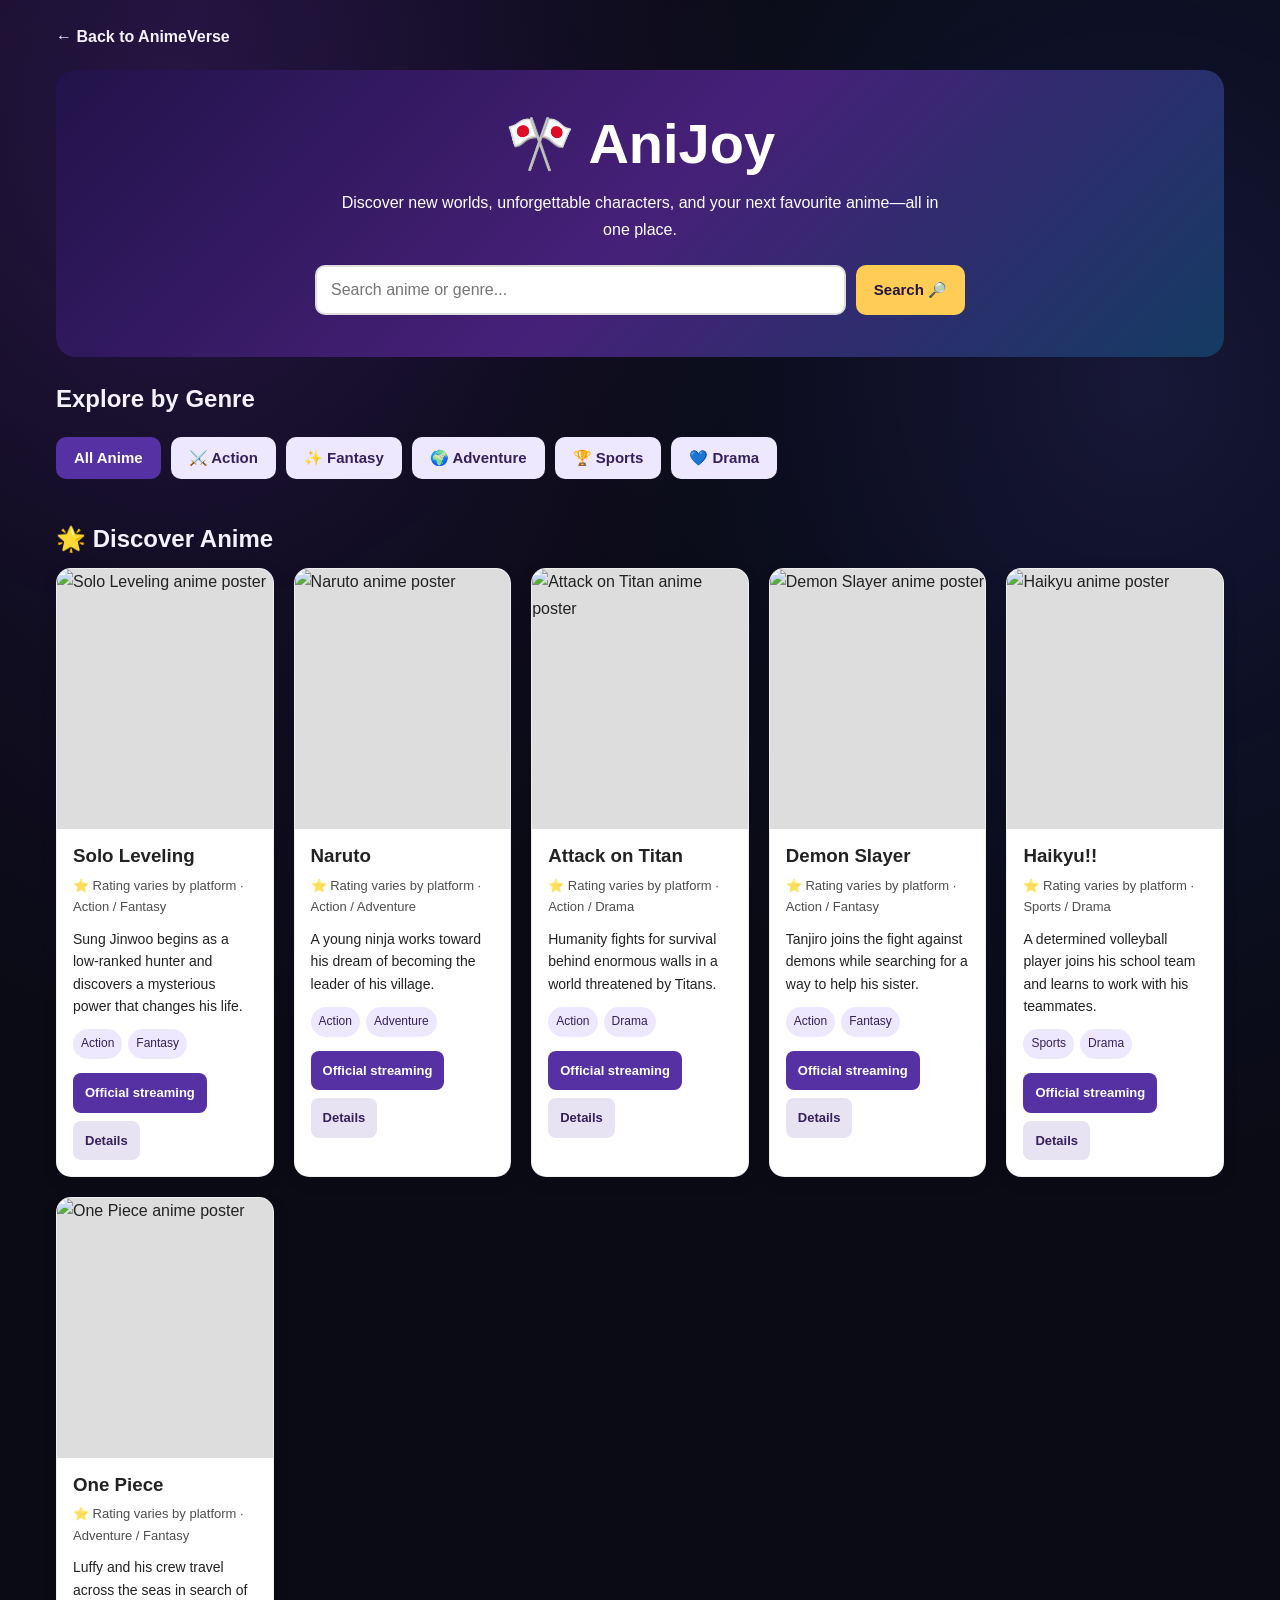
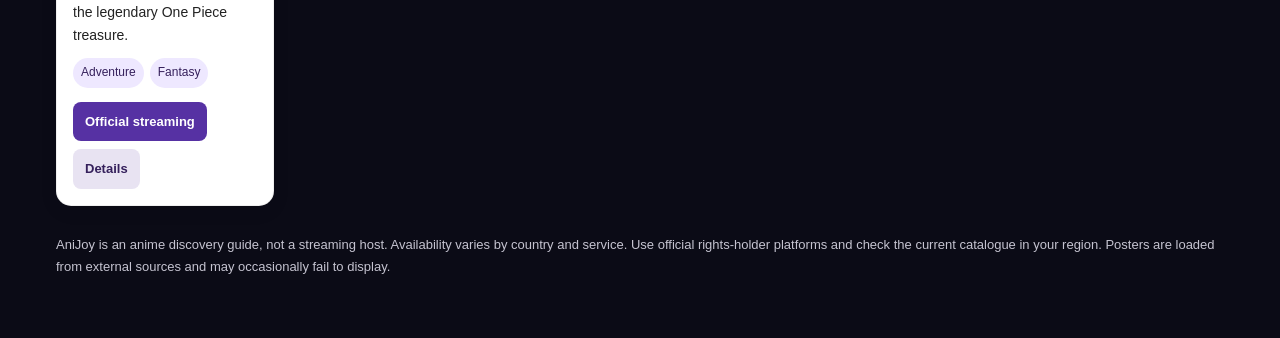
==== anijoy.html @ 7372eb42 "Create anijoy.html" ====
<!DOCTYPE html>
<html lang="en">
<head>
  <meta charset="UTF-8">
  <meta name="viewport" content="width=device-width, initial-scale=1.0">
  <meta name="description" content="Discover anime, explore genres, and find official streaming options on AniJoy by AnimeVerse.">
  <title>AniJoy | AnimeVerse</title>
  <link rel="stylesheet" href="style.css">

  <style>
    .anijoy-page {
      max-width: 1200px;
      margin: auto;
      padding: 24px 16px 60px;
    }

    .anijoy-hero {
      text-align: center;
      padding: 42px 18px;
      border-radius: 20px;
      background: linear-gradient(135deg, #21134a, #462078, #143b63);
      color: white;
      margin-bottom: 28px;
    }

    .anijoy-hero h1 {
      font-size: clamp(2rem, 6vw, 3.5rem);
      margin: 0 0 12px;
    }

    .anijoy-hero p {
      max-width: 620px;
      margin: 0 auto 22px;
      line-height: 1.7;
    }

    .anijoy-search {
      display: flex;
      gap: 10px;
      max-width: 650px;
      margin: auto;
    }

    .anijoy-search input {
      flex: 1;
      min-width: 0;
      padding: 14px;
      border: 2px solid #ddd;
      border-radius: 10px;
      font-size: 16px;
    }

    .anijoy-search button,
    .anijoy-filters button {
      padding: 12px 18px;
      border: 0;
      border-radius: 10px;
      cursor: pointer;
      font-size: 15px;
      font-weight: 700;
    }

    .anijoy-search button {
      background: #ffcc55;
      color: #24133c;
    }

    .anijoy-filters {
      display: flex;
      gap: 10px;
      overflow-x: auto;
      padding: 8px 0 18px;
      margin-bottom: 16px;
    }

    .anijoy-filters button {
      flex: 0 0 auto;
      background: #eee8ff;
      color: #35205c;
    }

    .anijoy-filters button.active {
      background: #5631a3;
      color: white;
    }

    .anijoy-heading {
      margin: 28px 0 16px;
    }

    .anijoy-grid {
      display: grid;
      grid-template-columns: repeat(auto-fit, minmax(210px, 1fr));
      gap: 20px;
    }

    .anijoy-card {
      overflow: hidden;
      border-radius: 15px;
      background: var(--card-bg, #fff);
      color: var(--text-color, #222);
      box-shadow: 0 5px 18px #00000014;
      border: 1px solid #8882;
    }

    .anijoy-card img {
      display: block;
      width: 100%;
      height: 260px;
      object-fit: cover;
      background: #ddd;
    }

    .anijoy-card-body {
      padding: 16px;
    }

    .anijoy-card h3 {
      margin: 0 0 8px;
    }

    .anijoy-meta {
      font-size: 13px;
      opacity: .8;
      margin-bottom: 10px;
    }

    .anijoy-card p {
      line-height: 1.6;
      font-size: 14px;
    }

    .anijoy-tags {
      display: flex;
      flex-wrap: wrap;
      gap: 6px;
      margin: 12px 0;
    }

    .anijoy-tags span {
      font-size: 12px;
      padding: 5px 8px;
      border-radius: 20px;
      background: #eee8ff;
      color: #35205c;
    }

    .anijoy-links {
      display: flex;
      flex-wrap: wrap;
      gap: 8px;
      margin-top: 14px;
    }

    .anijoy-links a {
      display: inline-block;
      padding: 9px 12px;
      border-radius: 8px;
      text-decoration: none;
      background: #5631a3;
      color: white;
      font-size: 13px;
      font-weight: 700;
    }

    .anijoy-links a.secondary {
      background: #e8e3f2;
      color: #35205c;
    }

    .anijoy-empty {
      padding: 28px 12px;
      text-align: center;
      display: none;
    }

    .anijoy-back {
      display: inline-block;
      margin-bottom: 20px;
      text-decoration: none;
      font-weight: 700;
    }

    .anijoy-note {
      margin-top: 28px;
      font-size: 13px;
      line-height: 1.7;
      opacity: .8;
    }

    @media (max-width: 520px) {
      .anijoy-search {
        flex-direction: column;
      }

      .anijoy-search button {
        width: 100%;
      }

      .anijoy-grid {
        grid-template-columns: repeat(2, minmax(0, 1fr));
        gap: 12px;
      }

      .anijoy-card img {
        height: 190px;
      }

      .anijoy-card-body {
        padding: 11px;
      }

      .anijoy-card h3 {
        font-size: 16px;
      }

      .anijoy-card p {
        font-size: 13px;
      }

      .anijoy-links a {
        padding: 8px;
        font-size: 12px;
      }
    }
  </style>
</head>

<body>
  <main class="anijoy-page">
    <a class="anijoy-back" href="index.html">← Back to AnimeVerse</a>

    <section class="anijoy-hero">
      <h1>🎌 AniJoy</h1>
      <p>Discover new worlds, unforgettable characters, and your next favourite anime—all in one place.</p>

      <form class="anijoy-search" id="anijoySearchForm">
        <input
          type="search"
          id="anijoySearch"
          placeholder="Search anime or genre..."
          aria-label="Search anime or genre"
        >
        <button type="submit">Search 🔎</button>
      </form>
    </section>

    <section aria-label="Anime genres">
      <h2 class="anijoy-heading">Explore by Genre</h2>
      <div class="anijoy-filters" id="anijoyFilters">
        <button type="button" class="active" data-genre="all">All Anime</button>
        <button type="button" data-genre="action">⚔️ Action</button>
        <button type="button" data-genre="fantasy">✨ Fantasy</button>
        <button type="button" data-genre="adventure">🌍 Adventure</button>
        <button type="button" data-genre="sports">🏆 Sports</button>
        <button type="button" data-genre="drama">💙 Drama</button>
      </div>
    </section>

    <section>
      <h2 class="anijoy-heading">🌟 Discover Anime</h2>
      <div class="anijoy-grid" id="anijoyGrid">

        <article class="anijoy-card" data-title="solo leveling" data-genre="action fantasy adventure">
          <img src="https://cdn.myanimelist.net/images/anime/1801/142390l.jpg"
               alt="Solo Leveling anime poster" loading="lazy">
          <div class="anijoy-card-body">
            <h3>Solo Leveling</h3>
            <div class="anijoy-meta">⭐ Rating varies by platform · Action / Fantasy</div>
            <p>Sung Jinwoo begins as a low-ranked hunter and discovers a mysterious power that changes his life.</p>
            <div class="anijoy-tags"><span>Action</span><span>Fantasy</span></div>
            <div class="anijoy-links">
              <a href="https://www.crunchyroll.com/" target="_blank" rel="noopener noreferrer">Official streaming</a>
              <a class="secondary" href="https://myanimelist.net/anime/52299" target="_blank" rel="noopener noreferrer">Details</a>
            </div>
          </div>
        </article>

        <article class="anijoy-card" data-title="naruto" data-genre="action adventure drama">
          <img src="https://cdn.myanimelist.net/images/anime/13/17405l.jpg"
               alt="Naruto anime poster" loading="lazy">
          <div class="anijoy-card-body">
            <h3>Naruto</h3>
            <div class="anijoy-meta">⭐ Rating varies by platform · Action / Adventure</div>
            <p>A young ninja works toward his dream of becoming the leader of his village.</p>
            <div class="anijoy-tags"><span>Action</span><span>Adventure</span></div>
            <div class="anijoy-links">
              <a href="https://www.crunchyroll.com/" target="_blank" rel="noopener noreferrer">Official streaming</a>
              <a class="secondary" href="https://myanimelist.net/anime/20" target="_blank" rel="noopener noreferrer">Details</a>
            </div>
          </div>
        </article>

        <article class="anijoy-card" data-title="attack on titan" data-genre="action drama fantasy">
          <img src="https://cdn.myanimelist.net/images/anime/10/47347l.jpg"
               alt="Attack on Titan anime poster" loading="lazy">
          <div class="anijoy-card-body">
            <h3>Attack on Titan</h3>
            <div class="anijoy-meta">⭐ Rating varies by platform · Action / Drama</div>
            <p>Humanity fights for survival behind enormous walls in a world threatened by Titans.</p>
            <div class="anijoy-tags"><span>Action</span><span>Drama</span></div>
            <div class="anijoy-links">
              <a href="https://www.crunchyroll.com/" target="_blank" rel="noopener noreferrer">Official streaming</a>
              <a class="secondary" href="https://myanimelist.net/anime/16498" target="_blank" rel="noopener noreferrer">Details</a>
            </div>
          </div>
        </article>

        <article class="anijoy-card" data-title="demon slayer kimetsu no yaiba" data-genre="action fantasy adventure">
          <img src="https://cdn.myanimelist.net/images/anime/1286/99889l.jpg"
               alt="Demon Slayer anime poster" loading="lazy">
          <div class="anijoy-card-body">
            <h3>Demon Slayer</h3>
            <div class="anijoy-meta">⭐ Rating varies by platform · Action / Fantasy</div>
            <p>Tanjiro joins the fight against demons while searching for a way to help his sister.</p>
            <div class="anijoy-tags"><span>Action</span><span>Fantasy</span></div>
            <div class="anijoy-links">
              <a href="https://www.crunchyroll.com/" target="_blank" rel="noopener noreferrer">Official streaming</a>
              <a class="secondary" href="https://myanimelist.net/anime/38000" target="_blank" rel="noopener noreferrer">Details</a>
            </div>
          </div>
        </article>

        <article class="anijoy-card" data-title="haikyu haikyuu" data-genre="sports drama">
          <img src="https://cdn.myanimelist.net/images/anime/7/76014l.jpg"
               alt="Haikyu anime poster" loading="lazy">
          <div class="anijoy-card-body">
            <h3>Haikyu!!</h3>
            <div class="anijoy-meta">⭐ Rating varies by platform · Sports / Drama</div>
            <p>A determined volleyball player joins his school team and learns to work with his teammates.</p>
            <div class="anijoy-tags"><span>Sports</span><span>Drama</span></div>
            <div class="anijoy-links">
              <a href="https://www.crunchyroll.com/" target="_blank" rel="noopener noreferrer">Official streaming</a>
              <a class="secondary" href="https://myanimelist.net/anime/20583" target="_blank" rel="noopener noreferrer">Details</a>
            </div>
          </div>
        </article>

        <article class="anijoy-card" data-title="one piece" data-genre="action adventure fantasy">
          <img src="https://cdn.myanimelist.net/images/anime/6/73245l.jpg"
               alt="One Piece anime poster" loading="lazy">
          <div class="anijoy-card-body">
            <h3>One Piece</h3>
            <div class="anijoy-meta">⭐ Rating varies by platform · Adventure / Fantasy</div>
            <p>Luffy and his crew travel across the seas in search of the legendary One Piece treasure.</p>
            <div class="anijoy-tags"><span>Adventure</span><span>Fantasy</span></div>
            <div class="anijoy-links">
              <a href="https://www.crunchyroll.com/" target="_blank" rel="noopener noreferrer">Official streaming</a>
              <a class="secondary" href="https://myanimelist.net/anime/21" target="_blank" rel="noopener noreferrer">Details</a>
            </div>
          </div>
        </article>

      </div>

      <p class="anijoy-empty" id="anijoyEmpty">No matching anime found. Try another title or genre! 🔎</p>
    </section>

    <p class="anijoy-note">
      AniJoy is an anime discovery guide, not a streaming host. Availability varies by country and service.
      Use official rights-holder platforms and check the current catalogue in your region.
      Posters are loaded from external sources and may occasionally fail to display.
    </p>
  </main>

  <script>
    (function () {
      const searchForm = document.getElementById("anijoySearchForm");
      const searchInput = document.getElementById("anijoySearch");
      const filters = document.getElementById("anijoyFilters");
      const cards = Array.from(document.querySelectorAll(".anijoy-card"));
      const emptyMessage = document.getElementById("anijoyEmpty");
      let activeGenre = "all";

      function filterAnime() {
        const query = searchInput.value.trim().toLowerCase();
        let visibleCount = 0;

        cards.forEach(function (card) {
          const title = card.dataset.title || "";
          const genre = card.dataset.genre || "";
          const text = card.innerText.toLowerCase();
          const matchesSearch = !query || title.includes(query) || genre.includes(query) || text.includes(query);
          const matchesGenre = activeGenre === "all" || genre.split(" ").includes(activeGenre);
          const show = matchesSearch && matchesGenre;

          card.style.display = show ? "" : "none";
          if (show) visibleCount++;
        });

        emptyMessage.style.display = visibleCount ? "none" : "block";
      }

      searchForm.addEventListener("submit", function (event) {
        event.preventDefault();
        filterAnime();
      });

      searchInput.addEventListener("input", filterAnime);

      filters.addEventListener("click", function (event) {
        const button = event.target.closest("button[data-genre]");
        if (!button) return;

        activeGenre = button.dataset.genre;

        filters.querySelectorAll("button").forEach(function (item) {
          item.classList.toggle("active", item === button);
        });

        filterAnime();
      });
    })();
  </script>
</body>
</html>
---- style.css ----
/* ==========================================================
   ANIMEVERSE - style.css
   Dark neon theme: black backgrounds, purple and magenta glow.
   Sections in this file:
   1. Variables (colors, fonts)   2. Reset & base
   3. Header & navbar             4. Hero
   5. Buttons                     6. Content sections & cards
   7. Join section               8. Footer
   9. Responsive (tablet/phone)  10. Accessibility
   ========================================================== */


/* ---------- 1. VARIABLES ----------
   Change a color here and it updates across the whole site. */
:root {
  --bg: #07040d;              /* page background (near black) */
  --surface: #120a1f;         /* card and footer background */
  --surface-2: #1b0f2e;       /* slightly lighter purple-black */
  --border: #2d1b4a;          /* subtle outlines */
  --text: #f1e9ff;            /* main text */
  --text-muted: #a99bc4;      /* softer text */
  --neon: #b44cff;            /* main neon purple */
  --neon-pink: #ff3df2;       /* second neon color */
  --neon-cyan: #3df2ff;       /* small accent color */

  --glow: 0 0 12px rgba(180, 76, 255, 0.55), 0 0 32px rgba(180, 76, 255, 0.3);
  --radius: 14px;

  --font-heading: "Syne", "Segoe UI", sans-serif;
  --font-body: "DM Sans", "Segoe UI", Arial, sans-serif;
}


/* ---------- ANIMEVERSE WORLDS / THEMES ---------- */
/* The page layout stays the same; these variables change the atmosphere. */
:root[data-theme="shadow"] {
  color-scheme: dark;
  --bg: #07040d;
  --surface: #120a1f;
  --surface-2: #1b0f2e;
  --border: #382154;
  --text: #f1e9ff;
  --text-muted: #b5a5cf;
  --neon: #b44cff;
  --neon-pink: #ff3df2;
  --neon-cyan: #3df2ff;
  --glow: 0 0 12px rgba(180, 76, 255, .42), 0 0 32px rgba(180, 76, 255, .2);
}
:root[data-theme="isekai"] {
  color-scheme: dark;
  --bg: #07130f;
  --surface: #0d2119;
  --surface-2: #153326;
  --border: #285b43;
  --text: #effff5;
  --text-muted: #b0d3bd;
  --neon: #63e6a2;
  --neon-pink: #e9c46a;
  --neon-cyan: #8debd5;
  --glow: 0 0 12px rgba(99, 230, 162, .35), 0 0 32px rgba(99, 230, 162, .16);
}
:root[data-theme="cyber"] {
  color-scheme: dark;
  --bg: #050b16;
  --surface: #0b1727;
  --surface-2: #10253a;
  --border: #164b60;
  --text: #e8fbff;
  --text-muted: #9fc6d4;
  --neon: #36e4ff;
  --neon-pink: #ff4fc8;
  --neon-cyan: #8ef8ff;
  --glow: 0 0 12px rgba(54, 228, 255, .38), 0 0 32px rgba(255, 79, 200, .16);
}
:root[data-theme="shinobi"] {
  color-scheme: dark;
  --bg: #10090c;
  --surface: #1d1116;
  --surface-2: #2a171d;
  --border: #63303b;
  --text: #fff0ed;
  --text-muted: #d2aeb2;
  --neon: #e34c5c;
  --neon-pink: #ff9b72;
  --neon-cyan: #e8c7a4;
  --glow: 0 0 12px rgba(227, 76, 92, .32), 0 0 32px rgba(227, 76, 92, .15);
}

body {
  transition: background-color .3s ease, color .3s ease;
}
body::before {
  content: "";
  position: fixed;
  inset: 0;
  z-index: -1;
  pointer-events: none;
  opacity: .42;
  background:
    radial-gradient(circle at 12% 18%, color-mix(in srgb, var(--neon) 17%, transparent), transparent 35%),
    radial-gradient(circle at 88% 42%, color-mix(in srgb, var(--neon-pink) 10%, transparent), transparent 34%);
  animation: world-aura 14s ease-in-out infinite alternate;
}
@keyframes world-aura {
  from { transform: scale(1); opacity: .28; }
  to { transform: scale(1.08); opacity: .55; }
}

/* Theme selector in the navigation bar */
.theme-picker { position: relative; }
.theme-toggle {
  display: inline-flex;
  align-items: center;
  gap: .45rem;
  padding: .55rem .8rem;
  color: var(--text);
  background: var(--surface);
  border: 1px solid var(--neon);
  border-radius: 999px;
  font: inherit;
  font-weight: 700;
  cursor: pointer;
  transition: background .2s, box-shadow .2s, border-color .2s;
}
.theme-toggle:hover, .theme-toggle[aria-expanded="true"] {
  background: var(--surface-2);
  box-shadow: var(--glow);
}
.theme-chevron { font-size: .8em; }
.theme-menu {
  position: absolute;
  top: calc(100% + .8rem);
  right: 0;
  z-index: 150;
  width: min(290px, calc(100vw - 2rem));
  padding: .5rem;
  background: var(--surface);
  border: 1px solid var(--border);
  border-radius: 16px;
  box-shadow: 0 18px 50px rgba(0, 0, 0, .42), var(--glow);
}
.theme-menu[hidden] { display: none; }
.theme-option {
  width: 100%;
  display: grid;
  grid-template-columns: 14px 1fr auto;
  align-items: center;
  gap: .7rem;
  padding: .75rem;
  text-align: left;
  color: var(--text);
  background: transparent;
  border: 1px solid transparent;
  border-radius: 10px;
  cursor: pointer;
  font: inherit;
}
.theme-option:hover, .theme-option[aria-pressed="true"] {
  background: var(--surface-2);
  border-color: var(--border);
}
.theme-option strong, .theme-option small { display: block; }
.theme-option strong { font-size: .92rem; }
.theme-option small { color: var(--text-muted); font-size: .78rem; margin-top: .12rem; }
.theme-swatch { width: 12px; height: 34px; border-radius: 8px; }
.swatch-shadow { background: linear-gradient(#b44cff, #3df2ff); }
.swatch-isekai { background: linear-gradient(#63e6a2, #e9c46a); }
.swatch-cyber { background: linear-gradient(#36e4ff, #ff4fc8); }
.swatch-shinobi { background: linear-gradient(#e34c5c, #e8c7a4); }
.theme-check { opacity: 0; color: var(--neon); font-weight: 800; }
.theme-option[aria-pressed="true"] .theme-check { opacity: 1; }

/* ---------- 2. RESET & BASE ---------- */
*,
*::before,
*::after {
  box-sizing: border-box;   /* padding and borders stay inside element width */
  margin: 0;
  padding: 0;
}

html {
  scroll-behavior: smooth;  /* smooth scrolling when clicking nav links */
  scroll-padding-top: 80px; /* keeps headings from hiding under the fixed header */
}

body {
  font-family: var(--font-body);
  font-size: 1rem;
  line-height: 1.65;
  color: var(--text);
  background-color: var(--bg);
  /* two soft neon glows in the background corners */
  background-image:
    radial-gradient(circle at 10% 0%, rgba(180, 76, 255, 0.18), transparent 40%),
    radial-gradient(circle at 90% 30%, rgba(255, 61, 242, 0.1), transparent 35%);
  background-repeat: no-repeat;
}

img {
  display: block;
  max-width: 100%;   /* images never overflow their container */
  height: auto;
}

a {
  color: inherit;
  text-decoration: none;
}

ul {
  list-style: none;
}

h1, h2, h3 {
  font-family: var(--font-heading);
  line-height: 1.15;
}


/* ---------- 3. HEADER & NAVBAR ---------- */
.site-header {
  position: sticky;          /* stays at the top while scrolling */
  top: 0;
  z-index: 100;
  background: color-mix(in srgb, var(--bg) 88%, transparent);
  backdrop-filter: blur(10px);
  border-bottom: 1px solid var(--border);
}

.navbar {
  max-width: 1200px;
  margin: 0 auto;
  padding: 0.9rem 1.5rem;
  display: flex;
  align-items: center;
  justify-content: space-between;
}

.logo {
  font-family: var(--font-heading);
  font-weight: 800;
  font-size: 1.5rem;
  color: var(--text);
  text-shadow: 0 0 10px var(--neon), 0 0 24px rgba(180, 76, 255, 0.6);
}

.nav-links {
  display: flex;
  align-items: center;
  gap: 1.75rem;
}

.nav-links a {
  color: var(--text-muted);
  font-weight: 500;
  transition: color 0.2s, text-shadow 0.2s;
}

.nav-links a:hover {
  color: var(--text);
  text-shadow: 0 0 10px var(--neon);
}

/* The "Join the community" link styled like a neon button */
.nav-links .nav-button {
  color: var(--text);
  padding: 0.5rem 1.1rem;
  border: 1px solid var(--neon);
  border-radius: 999px;
  box-shadow: 0 0 10px rgba(180, 76, 255, 0.4);
}

.nav-links .nav-button:hover {
  background: var(--neon);
  box-shadow: var(--glow);
}

/* Menu button: hidden on desktop, shown on phones (see section 9) */
.menu-toggle {
  display: none;
  font: inherit;
  font-weight: 500;
  color: var(--text);
  background: transparent;
  border: 1px solid var(--neon);
  border-radius: 8px;
  padding: 0.4rem 0.9rem;
  cursor: pointer;
}


/* ---------- 4. HERO ---------- */
.hero {
  max-width: 1200px;
  margin: 0 auto;
  padding: 5rem 1.5rem 4rem;
  display: grid;
  grid-template-columns: 1.1fr 0.9fr;  /* text column + image column */
  gap: 3rem;
  align-items: center;
}

.hero h1 {
  font-size: clamp(2.6rem, 6vw, 4.6rem);  /* grows and shrinks with screen size */
  font-weight: 800;
  letter-spacing: -0.02em;
  text-shadow: 0 0 18px rgba(180, 76, 255, 0.75), 0 0 48px rgba(255, 61, 242, 0.35);
}

.hero-text {
  max-width: 34rem;
  margin-top: 1.5rem;
  font-size: 1.15rem;
  color: var(--text-muted);
}

.hero-buttons {
  display: flex;
  flex-wrap: wrap;
  gap: 1rem;
  margin-top: 2rem;
}

.hero-image img {
  width: 100%;
  border-radius: 24px;
  border: 1px solid var(--neon);
  box-shadow: var(--glow), 0 0 80px rgba(255, 61, 242, 0.15);
}


/* ---------- 5. BUTTONS ---------- */
.btn {
  display: inline-block;
  padding: 0.85rem 1.6rem;
  font-weight: 700;
  border-radius: 999px;
  border: 1px solid transparent;
  cursor: pointer;
  transition: transform 0.2s, box-shadow 0.2s, background 0.2s;
}

.btn:hover {
  transform: translateY(-2px);
}

.btn-primary {
  color: #fff;
  background: linear-gradient(135deg, var(--neon), var(--neon-pink));
  box-shadow: var(--glow);
}

.btn-primary:hover {
  box-shadow: 0 0 18px rgba(255, 61, 242, 0.7), 0 0 44px rgba(180, 76, 255, 0.45);
}

.btn-secondary {
  color: var(--text);
  border-color: var(--neon-cyan);
  box-shadow: 0 0 10px rgba(61, 242, 255, 0.3);
}

.btn-secondary:hover {
  background: rgba(61, 242, 255, 0.1);
  box-shadow: 0 0 20px rgba(61, 242, 255, 0.5);
}


/* ---------- 6. CONTENT SECTIONS & CARDS ---------- */
.content-section {
  max-width: 1200px;
  margin: 0 auto;
  padding: 4rem 1.5rem;
}

.section-header {
  margin-bottom: 2rem;
}

.section-header h2 {
  font-size: clamp(1.9rem, 4vw, 2.6rem);
  font-weight: 800;
  text-shadow: 0 0 14px rgba(180, 76, 255, 0.55);
}

.section-header p {
  margin-top: 0.5rem;
  color: var(--text-muted);
}

/* Cards sit in a grid: as many 280px+ columns as will fit */
.card-grid {
  display: grid;
  grid-template-columns: repeat(auto-fit, minmax(280px, 1fr));
  gap: 1.75rem;
}

.card {
  display: flex;
  flex-direction: column;
  overflow: hidden;
  background: var(--surface);
  border: 1px solid var(--border);
  border-radius: var(--radius);
  transition: transform 0.25s, border-color 0.25s, box-shadow 0.25s;
}

.card:hover {
  transform: translateY(-6px);
  border-color: var(--neon);
  box-shadow: var(--glow);
}

.card img {
  width: 100%;
  object-fit: cover;   /* crops images neatly to fit */
}

.card figure {
  margin: 0;
}

.card-body {
  padding: 1.25rem 1.4rem 1.5rem;
}

.card-body h3 {
  font-size: 1.25rem;
  margin-bottom: 0.6rem;
}

.card-body p {
  color: var(--text-muted);
  font-size: 0.97rem;
}

.card-meta {
  margin-top: 0.75rem;
  font-size: 0.88rem;
  color: var(--neon-cyan);
}

.card-link {
  display: inline-block;
  margin-top: 1rem;
  font-weight: 700;
  color: var(--neon);
  border-bottom: 1px solid transparent;
  transition: color 0.2s, border-color 0.2s, text-shadow 0.2s;
}

.card-link:hover {
  color: var(--neon-pink);
  border-color: var(--neon-pink);
  text-shadow: 0 0 8px var(--neon-pink);
}

/* Video thumbnails (Anime Edits) with a duration badge in the corner */
.thumbnail {
  position: relative;
}

.duration {
  position: absolute;
  right: 0.75rem;
  bottom: 0.75rem;
  padding: 0.15rem 0.6rem;
  font-size: 0.82rem;
  font-weight: 700;
  color: #fff;
  background: color-mix(in srgb, var(--bg) 88%, transparent);
  border: 1px solid var(--neon);
  border-radius: 6px;
}


/* ---------- 7. JOIN SECTION ---------- */
.join {
  max-width: 1000px;
  margin: 2rem auto 5rem;
  padding: 3.5rem 1.5rem;
  text-align: center;
  background: linear-gradient(160deg, var(--surface-2), var(--surface));
  border: 1px solid var(--neon);
  border-radius: 24px;
  box-shadow: var(--glow);
}

.join h2 {
  font-size: clamp(1.7rem, 4vw, 2.4rem);
  font-weight: 800;
}

.join p {
  max-width: 34rem;
  margin: 1rem auto 2rem;
  color: var(--text-muted);
}


/* ---------- 8. FOOTER ---------- */
.site-footer {
  background: var(--surface);
  border-top: 1px solid var(--border);
  padding: 3rem 1.5rem 1.5rem;
}

.footer-inner {
  max-width: 1200px;
  margin: 0 auto;
  display: flex;
  flex-wrap: wrap;
  justify-content: space-between;
  gap: 2rem;
}

.footer-brand p {
  max-width: 20rem;
  margin-top: 0.6rem;
  color: var(--text-muted);
}

.footer-links {
  display: flex;
  flex-wrap: wrap;
  gap: 0.75rem 1.5rem;
}

.footer-links a {
  color: var(--text-muted);
  transition: color 0.2s, text-shadow 0.2s;
}

.footer-links a:hover {
  color: var(--neon);
  text-shadow: 0 0 8px var(--neon);
}

.copyright {
  max-width: 1200px;
  margin: 2rem auto 0;
  padding-top: 1.25rem;
  border-top: 1px solid var(--border);
  font-size: 0.88rem;
  color: var(--text-muted);
}


/* ---------- 9. RESPONSIVE ---------- */

/* Tablets and smaller: stack the hero into one column */
@media (max-width: 900px) {
  .hero {
    grid-template-columns: 1fr;
    padding-top: 3rem;
  }

  .hero-image {
    order: -1;   /* image appears above the text on small screens */
  }
}

/* Phones: show the Menu button and turn links into a dropdown */
@media (max-width: 700px) {
  .menu-toggle {
    display: block;
  }

  .nav-links {
    display: none;               /* hidden until the Menu button is clicked */
    position: absolute;
    top: 100%;
    left: 0;
    right: 0;
    flex-direction: column;
    align-items: flex-start;
    gap: 1rem;
    padding: 1.25rem 1.5rem 1.5rem;
    background: var(--bg);
    border-bottom: 1px solid var(--border);
  }

  /* script.js adds the class "open" to show the menu */
  .nav-links.open {
    display: flex;
  }

  .theme-picker { width: 100%; }
  .theme-menu {
    position: static;
    width: 100%;
    margin-top: .65rem;
    box-shadow: none;
  }
  .theme-toggle { width: 100%; justify-content: center; }

  .content-section {
    padding: 3rem 1.25rem;
  }

  .join {
    margin: 1rem 1.25rem 4rem;
  }
}


/* ---------- 10. ACCESSIBILITY ---------- */

/* Clear neon outline for keyboard users */
a:focus-visible,
button:focus-visible {
  outline: 2px solid var(--neon-cyan);
  outline-offset: 3px;
}

/* Turns off animations for people who prefer reduced motion */
@media (prefers-reduced-motion: reduce) {
  * {
    transition: none !important;
    scroll-behavior: auto !important;
  }
}       





/* ===== ANIMEVERSE VISUAL UPGRADE ===== */

:root {
  --av-bg: #0b0b16;
  --av-surface: #151528;
  --av-surface-hover: #201f3b;
  --av-purple: #a78bfa;
  --av-blue: #60a5fa;
  --av-text: #f4f2ff;
  --av-muted: #b7b5cc;
  --av-border: rgba(167, 139, 250, 0.22);
}

html {
  scroll-behavior: smooth;
}

body {
  background-color: var(--av-bg);
  color: var(--av-text);
}

::selection {
  background: var(--av-purple);
  color: #0b0b16;
}

a {
  transition: color 0.2s ease, background-color 0.2s ease;
}

a:hover {
  color: var(--av-blue);
}

.content-section {
  padding-top: 48px;
  padding-bottom: 48px;
}

.section-header {
  margin-bottom: 28px;
}

.section-header h2 {
  color: var(--av-text);
  letter-spacing: -0.5px;
}

.section-header p {
  color: var(--av-muted);
  line-height: 1.7;
}

.card-grid {
  gap: 24px;
}

.card {
  background: var(--av-surface);
  border: 1px solid var(--av-border);
  border-radius: 16px;
  overflow: hidden;
  transition:
    transform 0.25s ease,
    border-color 0.25s ease,
    box-shadow 0.25s ease;
}

.card:hover {
  transform: translateY(-4px);
  background: var(--av-surface-hover);
  border-color: var(--av-purple);
  box-shadow: 0 12px 30px rgba(0, 0, 0, 0.25);
}

.card img {
  max-width: 100%;
}

.card-body {
  padding: 20px;
}

.card-body h3 {
  color: var(--av-text);
  line-height: 1.4;
}

.card-body p {
  color: var(--av-muted);
  line-height: 1.7;
}

.card-meta {
  color: var(--av-purple);
  font-size: 0.88rem;
}

.card-link {
  color: var(--av-purple);
  font-weight: 700;
  text-decoration: none;
}

.card-link:hover {
  color: var(--av-blue);
}

img {
  height: auto;
}

@media (max-width: 600px) {
  .content-section {
    padding-top: 32px;
    padding-bottom: 32px;
  }

  .card-grid {
    gap: 18px;
  }

  .card-body {
    padding: 16px;
  }
}

/* ===== END ANIMEVERSE VISUAL UPGRADE ===== */
/* ===== ANIMEVERSE EXTRA VISUAL POLISH ===== */

body {
  background:
    radial-gradient(ellipse at 15% 0%, rgba(124, 58, 237, 0.16), transparent 38%),
    radial-gradient(ellipse at 90% 20%, rgba(37, 99, 235, 0.12), transparent 35%),
    #0b0b16;
  color: #f4f2ff;
}

.content-section {
  padding-left: 20px;
  padding-right: 20px;
}

.section-header h2 {
  font-size: clamp(1.8rem, 5vw, 2.5rem);
  background: linear-gradient(90deg, #c4b5fd, #60a5fa);
  background-clip: text;
  -webkit-background-clip: text;
  color: transparent;
}

.card {
  box-shadow: 0 8px 24px rgba(0, 0, 0, 0.22);
}

.card img {
  display: block;
  width: 100%;
  object-fit: cover;
}

.card-body h3 {
  font-size: 1.15rem;
  margin-top: 0;
}

.card-link {
  display: inline-block;
  margin-top: 8px;
  padding-bottom: 3px;
  border-bottom: 1px solid rgba(167, 139, 250, 0.55);
}

.card-link:hover {
  border-color: #60a5fa;
}

@media (prefers-reduced-motion: no-preference) {
  .card:hover {
    transform: translateY(-5px);
  }
}

/* ===== END EXTRA VISUAL POLISH ===== */
/* ===== ANIMEVERSE HERO IMAGE SIZE ===== */

.hero-image {
  width: 100%;
  max-width: 650px;
  margin: 0 auto;
}

.hero-image img {
  display: block;
  width: 100%;
  height: 650px;
  object-fit: cover;
  object-position: center top;
  border-radius: 20px;
}
/* ===== MOBILE HERO IMAGE FIX ===== */
@media (max-width: 600px) {
  .hero-image {
    width: 100%;
    max-width: 100%;
    margin: 20px auto;
  }

  .hero-image img {
    width: 100%;
    height: auto;
    max-height: 520px;
    object-fit: contain;
    object-position: center;
    border-radius: 16px;
  }
}
/* ===== ANIMEVERSE CINEMATIC BLOG CARDS ===== */

#blogs .card {
  position: relative;
  overflow: hidden;
  background: linear-gradient(145deg, #1b1230, #100b1c);
  border: 1px solid rgba(192, 132, 252, 0.25);
  border-radius: 18px;
  box-shadow: 0 8px 24px rgba(0, 0, 0, 0.25);
  transition: transform 0.3s ease, box-shadow 0.3s ease,
    border-color 0.3s ease;
}

#blogs .card:hover {
  transform: translateY(-6px);
  border-color: #c084fc;
  box-shadow: 0 12px 32px rgba(168, 85, 247, 0.25);
}

#blogs .card > img {
  display: block;
  width: 100%;
  height: 220px;
  object-fit: cover;
  object-position: top center;
  transition: transform 0.45s ease;
}

#blogs .card:hover > img {
  transform: scale(1.04);
}

#blogs .card-body {
  padding: 20px;
}

#blogs .card h3 {
  color: #f5eaff;
  line-height: 1.4;
  margin-top: 0;
}

#blogs .card p {
  color: #c9bddb;
  line-height: 1.7;
}

#blogs .card .card-meta {
  color: #a995c4;
  font-size: 0.85rem;
}

#blogs .card .card-link {
  display: inline-block;
  margin-top: 8px;
  color: #d8b4fe;
  font-weight: 700;
  text-decoration: none;
  transition: color 0.2s ease;
}

#blogs .card .card-link:hover {
  color: #ffffff;
}

@media (max-width: 600px) {
  #blogs .card > img {
    height: 200px;
  }

  #blogs .card-body {
    padding: 16px;
  }

  #blogs .card:hover {
    transform: none;
  }
}
#blogs .card > img {
  object-fit: cover !important;
  object-position: center 20% !important;
  background: #100b1c;
}
#blogs .card:nth-child(2) > img {
  width: 100%;
  height: 240px;
  object-fit: cover !important;
  object-position: center 100% !important;
}

/* AnimeVerse Search Bar */
.animeverse-search-section {
  padding: 30px 16px;
  text-align: center;
}

.animeverse-search-section .search-container {
  max-width: 650px;
  margin: 0 auto;
  padding: 24px;
  border-radius: 16px;
  background: rgba(120, 70, 200, 0.12);
  border: 1px solid rgba(160, 110, 255, 0.35);
}

.animeverse-search-section h2 {
  margin: 0 0 8px;
}

.animeverse-search-section .search-controls {
  display: flex;
  gap: 10px;
  margin-top: 18px;
}

.animeverse-search-section input {
  flex: 1;
  min-width: 0;
  padding: 12px;
  border-radius: 8px;
  border: 1px solid #8b6bc1;
  font-size: 16px;
}

.animeverse-search-section button {
  padding: 12px 18px;
  border: none;
  border-radius: 8px;
  cursor: pointer;
}

.animeverse-search-section #animeverse-search-message {
  margin-bottom: 0;
}

@media (max-width: 480px) {
  .animeverse-search-section .search-controls {
    flex-direction: column;
  }

  .animeverse-search-section button {
    width: 100%;
  }
}
/* End AnimeVerse Search Bar */

/* Desktop navigation spacing */
@media (min-width: 701px) {
  .navbar {
    column-gap: 2.5rem;
  }

  .nav-links {
    gap: 1.5rem;
  }
}
/* End desktop navigation spacing */

/* AnimeVerse — Shadow Monarch Upload Button */
.upload-entry {
  display: flex;
  justify-content: center;
  padding: 24px 16px;
}

.upload-btn {
  position: relative;
  overflow: hidden;
  padding: 15px 28px;
  border: 1px solid #a855f7;
  border-radius: 14px;
  background: linear-gradient(135deg, #190b2e, #351064, #10172e);
  color: #ffffff;
  font-size: 16px;
  font-weight: 800;
  letter-spacing: 0.4px;
  cursor: pointer;
  box-shadow:
    0 0 10px rgba(168, 85, 247, 0.55),
    0 0 28px rgba(124, 58, 237, 0.25),
    inset 0 0 12px rgba(168, 85, 247, 0.15);
  transition: transform 0.25s ease, box-shadow 0.25s ease;
}

.upload-btn:hover {
  transform: translateY(-3px);
  box-shadow:
    0 0 16px rgba(192, 132, 252, 0.8),
    0 0 36px rgba(124, 58, 237, 0.5);
}

.upload-btn:active {
  transform: scale(0.96);
}

.upload-btn:focus-visible {
  outline: 3px solid #c084fc;
  outline-offset: 4px;
}

@media (prefers-reduced-motion: no-preference) {
  .upload-btn {
    animation: monarchPulse 2.5s ease-in-out infinite;
  }

  @keyframes monarchPulse {
    0%, 100% {
      box-shadow: 0 0 10px rgba(168, 85, 247, 0.4),
                  0 0 20px rgba(124, 58, 237, 0.2);
    }
    50% {
      box-shadow: 0 0 16px rgba(192, 132, 252, 0.75),
                  0 0 32px rgba(124, 58, 237, 0.4);
    }
  }
}


/* =====================================
   AnimeVerse: Search + Upload Upgrade
   Shadow Monarch theme
   ===================================== */

/* Search link in navigation */
#navSearchLink {
  display: inline-flex;
  align-items: center;
  justify-content: center;
  gap: 7px;
  padding: 10px 16px;
  border: 1px solid rgba(168, 85, 247, 0.55);
  border-radius: 10px;
  background: linear-gradient(135deg, #211036, #15102a);
  color: #f3e8ff;
  font-weight: 700;
  text-decoration: none;
  transition: all 0.25s ease;
}

#navSearchLink:hover,
#navSearchLink:focus-visible {
  background: linear-gradient(135deg, #6d28d9, #312e81);
  color: #ffffff;
  box-shadow: 0 0 16px rgba(168, 85, 247, 0.5);
  outline: none;
}

/* Upload options panel */
#upload-menu {
  box-sizing: border-box;
  width: min(92%, 650px);
  margin: 24px auto;
  padding: 24px;
  border: 1px solid rgba(168, 85, 247, 0.55);
  border-radius: 20px;
  background: radial-gradient(ellipse at top, #281344, #100d1d 70%);
  color: #ffffff;
  box-shadow: 0 0 28px rgba(124, 58, 237, 0.2);
}

#upload-menu[hidden] {
  display: none !important;
}

.upload-menu-content {
  display: flex;
  flex-direction: column;
  align-items: stretch;
  gap: 14px;
}

.upload-menu-content h2 {
  margin: 0 0 4px;
  color: #e9d5ff;
  text-align: center;
}

.upload-menu-content p {
  margin: 0 0 8px;
  color: #c4b5fd;
  text-align: center;
}

/* Blog, Fan Art and Anime Edits buttons */
.upload-menu-content button {
  box-sizing: border-box;
  width: 100%;
  padding: 15px 18px;
  border: 1px solid rgba(192, 132, 252, 0.55);
  border-radius: 12px;
  background: linear-gradient(110deg, #25103e, #17152e);
  color: #ffffff;
  font-size: 15px;
  font-weight: 700;
  text-align: left;
  cursor: pointer;
  transition: transform 0.2s ease, box-shadow 0.2s ease,
              background 0.2s ease;
}

.upload-menu-content button:hover,
.upload-menu-content button:focus-visible {
  transform: translateY(-2px);
  background: linear-gradient(110deg, #58249b, #252b63);
  box-shadow: 0 0 16px rgba(168, 85, 247, 0.35);
  outline: 2px solid #c084fc;
  outline-offset: 2px;
}

.upload-menu-content button:active {
  transform: scale(0.98);
}

/* Make the final Cancel button quieter */
.upload-menu-content button:last-child {
  width: auto;
  align-self: center;
  padding: 10px 20px;
  border-color: #514566;
  background: #171421;
  color: #d6d0e1;
  text-align: center;
}

/* Small-screen spacing */
@media (max-width: 600px) {
  #upload-menu {
    padding: 18px;
  }

  .upload-menu-content button {
    padding: 14px;
  }
}


/* ===== AnimeVerse Fan Art Gallery ===== */

.fan-art-section {
  position: relative;
}

.fan-art-grid {
  align-items: stretch;
  gap: 24px;
}

.fan-art-card {
  overflow: hidden;
  border: 1px solid rgba(168, 85, 247, 0.3);
  border-radius: 18px;
  background: linear-gradient(155deg, #211333, #100d1b);
  box-shadow: 0 8px 28px rgba(0, 0, 0, 0.22);
  transition: transform 0.25s ease, box-shadow 0.25s ease,
              border-color 0.25s ease;
}

.fan-art-card:hover {
  transform: translateY(-6px);
  border-color: #a855f7;
  box-shadow: 0 12px 32px rgba(139, 92, 246, 0.2);
}

.fan-art-card figure {
  margin: 0;
}

.fan-art-image-link {
  position: relative;
  display: block;
  overflow: hidden;
  aspect-ratio: 1 / 1;
  background: #171020;
}

.fan-art-image-link img {
  display: block;
  width: 100%;
  height: 100%;
  object-fit: cover;
  transition: transform 0.4s ease, filter 0.3s ease;
}

.fan-art-card:hover .fan-art-image-link img {
  transform: scale(1.06);
  filter: brightness(0.78);
}

.fan-art-view {
  position: absolute;
  right: 12px;
  bottom: 12px;
  padding: 9px 13px;
  border: 1px solid rgba(216, 180, 254, 0.6);
  border-radius: 10px;
  background: rgba(25, 12, 43, 0.92);
  color: #f3e8ff;
  font-size: 13px;
  font-weight: 700;
}

.fan-art-image-link:focus-visible {
  outline: 3px solid #c084fc;
  outline-offset: -4px;
}

.fan-art-card .card-body {
  padding: 18px;
}

.fan-art-tag {
  display: inline-block;
  margin-bottom: 8px;
  color: #c4b5fd;
  font-size: 11px;
  font-weight: 800;
  letter-spacing: 1.2px;
}

.fan-art-card h3 {
  margin: 0 0 8px;
  color: #f5f3ff;
}

.fan-art-card .card-meta {
  margin: 0;
  color: #c4b5fd;
  font-size: 13px;
  line-height: 1.6;
}

.fan-art-footer {
  margin-top: 30px;
  padding: 24px;
  border: 1px solid rgba(168, 85, 247, 0.25);
  border-radius: 16px;
  background: rgba(35, 19, 54, 0.55);
  text-align: center;
}

.fan-art-footer p {
  margin: 0 0 14px;
  color: #e9d5ff;
  font-weight: 600;
}

.fan-art-footer .upload-btn {
  max-width: 100%;
}

@media (max-width: 600px) {
  .fan-art-grid {
    gap: 18px;
  }

  .fan-art-card .card-body {
    padding: 15px;
  }

  .fan-art-footer {
    padding: 18px 12px;
  }
}

@media (prefers-reduced-motion: reduce) {
  .fan-art-card,
  .fan-art-image-link img {
    transition: none;
  }

  .fan-art-card:hover,
  .fan-art-card:hover .fan-art-image-link img {
    transform: none;
  }
}

/* ===== AnimeVerse Fan Art Actions ===== */

.artwork-actions {
  display: flex;
  flex-wrap: wrap;
  gap: 8px;
  padding: 12px 0;
}

.artwork-actions button {
  flex: 1 1 auto;
  min-width: 90px;
  padding: 10px 12px;
  border: 1px solid rgba(150, 130, 255, 0.35);
  border-radius: 12px;
  background: rgba(100, 75, 180, 0.12);
  color: inherit;
  font: inherit;
  font-size: 0.9rem;
  cursor: pointer;
  transition: background 0.2s ease, transform 0.2s ease;
}

.artwork-actions button:hover {
  background: rgba(130, 100, 255, 0.25);
  transform: translateY(-2px);
}

.artwork-actions button:focus-visible {
  outline: 2px solid #9b87ff;
  outline-offset: 3px;
}

.fan-art-card.artwork-pinned {
  border: 2px solid #9b87ff;
  box-shadow: 0 0 18px rgba(130, 100, 255, 0.22);
}

.fan-art-card.artwork-pinned::before {
  content: "📌 PINNED";
  display: block;
  padding: 8px 12px;
  color: #c7b8ff;
  font-size: 0.75rem;
  font-weight: 700;
  letter-spacing: 1px;
}

/* ===== AnimeVerse: Horizontal Blog Carousel ===== */

/* Hidden until the Blogs section is opened */
#blogs.blog-carousel-open .card-grid {
  display: flex;
  flex-wrap: nowrap;
  gap: 18px;
  overflow-x: auto;
  overflow-y: hidden;
  padding: 12px 4px 24px;
  scroll-snap-type: x mandatory;
  -webkit-overflow-scrolling: touch;
  overscroll-behavior-x: contain;
}

#blogs.blog-carousel-open .card {
  flex: 0 0 85%;
  min-width: 0;
  scroll-snap-align: start;
}

/* Wider cards on tablets and computers */
@media (min-width: 700px) {
  #blogs.blog-carousel-open .card {
    flex-basis: 320px;
  }
}

/* Visible scrollbar */
#blogs.blog-carousel-open .card-grid::-webkit-scrollbar {
  height: 7px;
}

#blogs.blog-carousel-open .card-grid::-webkit-scrollbar-thumb {
  background: #a78bfa;
  border-radius: 20px;
}

#blogs.blog-carousel-open .card-grid::-webkit-scrollbar-track {
  background: #201f3b;
  border-radius: 20px;
}

/* ===== End Horizontal Blog Carousel ===== */
/* ===== AnimeVerse: Compact Horizontal Card Rows ===== */

/* Make content cards smaller and swipeable */
.content-section .card-grid,
.fan-art-section .fan-art-grid {
  display: flex;
  flex-wrap: nowrap;
  gap: 16px;
  overflow-x: auto;
  overflow-y: hidden;
  padding: 10px 4px 20px;
  scroll-snap-type: x mandatory;
  -webkit-overflow-scrolling: touch;
  overscroll-behavior-x: contain;
}

/* Compact cards */
.content-section .card-grid > .card,
.fan-art-section .fan-art-grid > .fan-art-card {
  flex: 0 0 220px;
  min-width: 0;
  scroll-snap-align: start;
}

/* Smaller images */
.content-section .card > img,
.content-section .card .thumbnail img {
  width: 100%;
  height: 140px;
  object-fit: cover;
}

/* Compact card text and spacing */
.content-section .card-body {
  padding: 12px;
}

.content-section .card-body h3 {
  font-size: 1rem;
  line-height: 1.35;
}

.content-section .card-body p {
  font-size: 0.88rem;
  line-height: 1.5;
}

/* Smaller fan-art cards */
.fan-art-section .fan-art-card .fan-art-image-link {
  aspect-ratio: 4 / 3;
}

/* Scrollbar styling */
.content-section .card-grid::-webkit-scrollbar,
.fan-art-section .fan-art-grid::-webkit-scrollbar {
  height: 6px;
}

.content-section .card-grid::-webkit-scrollbar-thumb,
.fan-art-section .fan-art-grid::-webkit-scrollbar-thumb {
  background: #a78bfa;
  border-radius: 20px;
}

/* Smaller cards on phones */
@media (max-width: 600px) {
  .content-section .card-grid > .card,
  .fan-art-section .fan-art-grid > .fan-art-card {
    flex-basis: 175px;
  }

  .content-section .card > img,
  .content-section .card .thumbnail img {
    height: 115px;
  }

  .content-section .card-body {
    padding: 10px;
  }
}

/* ===== End Compact Horizontal Card Rows ===== */

/* ===== Restore Original Desktop Card Layout ===== */

@media (min-width: 701px) {
  .content-section .card-grid {
    display: grid;
    grid-template-columns: repeat(auto-fit, minmax(280px, 1fr));
    gap: 24px;
    overflow: visible;
    padding: 0;
    scroll-snap-type: none;
  }

  .content-section .card-grid > .card {
    flex: initial;
    min-width: 0;
    scroll-snap-align: none;
  }

  .content-section .card > img,
  .content-section .card .thumbnail img {
    height: auto;
  }

  #blogs .card > img {
    height: 220px;
  }

  #blogs .card:nth-child(2) > img {
    height: 240px;
  }

  .content-section .card-body {
    padding: 20px;
  }

  .content-section .card-body h3 {
    font-size: 1.15rem;
    line-height: 1.4;
  }

  .content-section .card-body p {
    font-size: 0.97rem;
    line-height: 1.7;
  }

  .fan-art-section .fan-art-grid {
    display: grid;
    grid-template-columns: repeat(auto-fit, minmax(280px, 1fr));
    gap: 24px;
    overflow: visible;
    padding: 0;
    scroll-snap-type: none;
  }

  .fan-art-section .fan-art-grid > .fan-art-card {
    flex: initial;
    min-width: 0;
    scroll-snap-align: none;
  }

  .fan-art-section .fan-art-card .fan-art-image-link {
    aspect-ratio: 1 / 1;
  }

  .fan-art-card .card-body {
    padding: 18px;
  }
}

/* ===== End Desktop Restoration ===== */
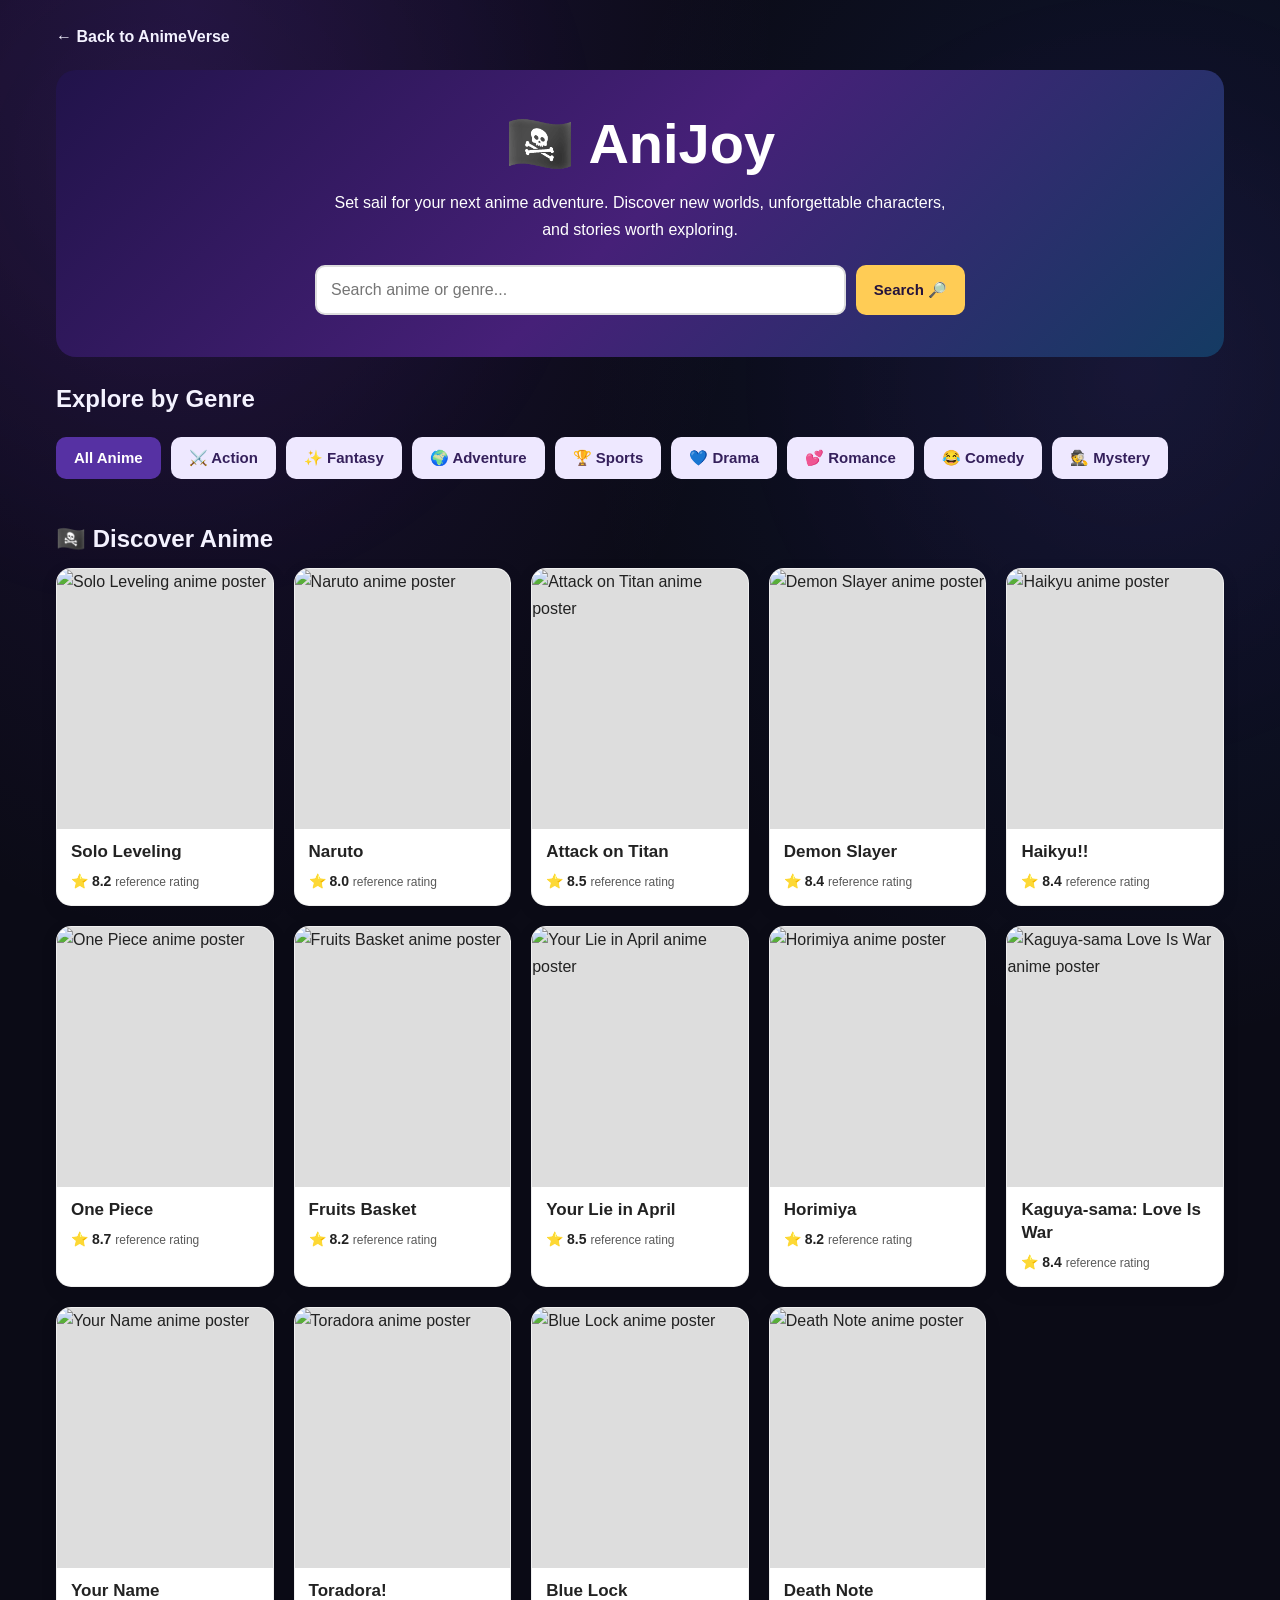
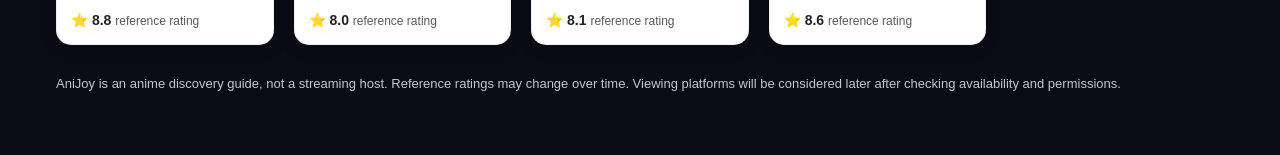
==== commit 7597b259: "Update anijoy.html" ====
--- a/anijoy.html
+++ b/anijoy.html
@@ -3,225 +3,53 @@
 <head>
   <meta charset="UTF-8">
   <meta name="viewport" content="width=device-width, initial-scale=1.0">
-  <meta name="description" content="Discover anime, explore genres, and find official streaming options on AniJoy by AnimeVerse.">
+  <meta name="description" content="Discover anime on AniJoy by AnimeVerse. Browse posters, titles, and reference ratings.">
   <title>AniJoy | AnimeVerse</title>
   <link rel="stylesheet" href="style.css">
 
   <style>
-    .anijoy-page {
-      max-width: 1200px;
-      margin: auto;
-      padding: 24px 16px 60px;
-    }
-
-    .anijoy-hero {
-      text-align: center;
-      padding: 42px 18px;
-      border-radius: 20px;
-      background: linear-gradient(135deg, #21134a, #462078, #143b63);
-      color: white;
-      margin-bottom: 28px;
-    }
-
-    .anijoy-hero h1 {
-      font-size: clamp(2rem, 6vw, 3.5rem);
-      margin: 0 0 12px;
-    }
-
-    .anijoy-hero p {
-      max-width: 620px;
-      margin: 0 auto 22px;
-      line-height: 1.7;
-    }
-
-    .anijoy-search {
-      display: flex;
-      gap: 10px;
-      max-width: 650px;
-      margin: auto;
-    }
-
-    .anijoy-search input {
-      flex: 1;
-      min-width: 0;
-      padding: 14px;
-      border: 2px solid #ddd;
-      border-radius: 10px;
-      font-size: 16px;
-    }
-
-    .anijoy-search button,
-    .anijoy-filters button {
-      padding: 12px 18px;
-      border: 0;
-      border-radius: 10px;
-      cursor: pointer;
-      font-size: 15px;
-      font-weight: 700;
-    }
-
-    .anijoy-search button {
-      background: #ffcc55;
-      color: #24133c;
-    }
-
-    .anijoy-filters {
-      display: flex;
-      gap: 10px;
-      overflow-x: auto;
-      padding: 8px 0 18px;
-      margin-bottom: 16px;
-    }
-
-    .anijoy-filters button {
-      flex: 0 0 auto;
-      background: #eee8ff;
-      color: #35205c;
-    }
-
-    .anijoy-filters button.active {
-      background: #5631a3;
-      color: white;
-    }
-
-    .anijoy-heading {
-      margin: 28px 0 16px;
-    }
-
-    .anijoy-grid {
-      display: grid;
-      grid-template-columns: repeat(auto-fit, minmax(210px, 1fr));
-      gap: 20px;
-    }
-
-    .anijoy-card {
-      overflow: hidden;
-      border-radius: 15px;
-      background: var(--card-bg, #fff);
-      color: var(--text-color, #222);
-      box-shadow: 0 5px 18px #00000014;
-      border: 1px solid #8882;
-    }
-
-    .anijoy-card img {
-      display: block;
-      width: 100%;
-      height: 260px;
-      object-fit: cover;
-      background: #ddd;
-    }
-
-    .anijoy-card-body {
-      padding: 16px;
-    }
-
-    .anijoy-card h3 {
-      margin: 0 0 8px;
-    }
-
-    .anijoy-meta {
-      font-size: 13px;
-      opacity: .8;
-      margin-bottom: 10px;
-    }
-
-    .anijoy-card p {
-      line-height: 1.6;
-      font-size: 14px;
-    }
-
-    .anijoy-tags {
-      display: flex;
-      flex-wrap: wrap;
-      gap: 6px;
-      margin: 12px 0;
-    }
-
-    .anijoy-tags span {
-      font-size: 12px;
-      padding: 5px 8px;
-      border-radius: 20px;
-      background: #eee8ff;
-      color: #35205c;
-    }
-
-    .anijoy-links {
-      display: flex;
-      flex-wrap: wrap;
-      gap: 8px;
-      margin-top: 14px;
-    }
-
-    .anijoy-links a {
-      display: inline-block;
-      padding: 9px 12px;
-      border-radius: 8px;
-      text-decoration: none;
-      background: #5631a3;
-      color: white;
-      font-size: 13px;
-      font-weight: 700;
-    }
-
-    .anijoy-links a.secondary {
-      background: #e8e3f2;
-      color: #35205c;
-    }
-
-    .anijoy-empty {
-      padding: 28px 12px;
-      text-align: center;
-      display: none;
-    }
-
-    .anijoy-back {
-      display: inline-block;
-      margin-bottom: 20px;
-      text-decoration: none;
-      font-weight: 700;
-    }
-
-    .anijoy-note {
-      margin-top: 28px;
-      font-size: 13px;
-      line-height: 1.7;
-      opacity: .8;
-    }
-
-    @media (max-width: 520px) {
-      .anijoy-search {
-        flex-direction: column;
-      }
-
-      .anijoy-search button {
-        width: 100%;
-      }
-
-      .anijoy-grid {
-        grid-template-columns: repeat(2, minmax(0, 1fr));
-        gap: 12px;
-      }
-
-      .anijoy-card img {
-        height: 190px;
-      }
-
-      .anijoy-card-body {
-        padding: 11px;
-      }
-
-      .anijoy-card h3 {
-        font-size: 16px;
-      }
-
-      .anijoy-card p {
-        font-size: 13px;
-      }
-
-      .anijoy-links a {
-        padding: 8px;
-        font-size: 12px;
-      }
+    .anijoy-page{max-width:1200px;margin:auto;padding:24px 16px 60px}
+    .anijoy-back{display:inline-block;margin-bottom:20px;text-decoration:none;font-weight:700}
+    .anijoy-hero{text-align:center;padding:42px 18px;border-radius:20px;background:linear-gradient(135deg,#21134a,#462078,#143b63);color:#fff;margin-bottom:28px}
+    .anijoy-hero h1{font-size:clamp(2rem,6vw,3.5rem);margin:0 0 12px}
+    .anijoy-hero p{max-width:620px;margin:0 auto 22px;line-height:1.7}
+    .anijoy-search{display:flex;gap:10px;max-width:650px;margin:auto}
+    .anijoy-search input{flex:1;min-width:0;padding:14px;border:2px solid #ddd;border-radius:10px;font-size:16px}
+    .anijoy-search button,.anijoy-filters button{padding:12px 18px;border:0;border-radius:10px;cursor:pointer;font-size:15px;font-weight:700}
+    .anijoy-search button{background:#ffcc55;color:#24133c}
+    .anijoy-filters{display:flex;gap:10px;overflow-x:auto;padding:8px 0 18px;margin-bottom:16px}
+    .anijoy-filters button{flex:0 0 auto;background:#eee8ff;color:#35205c}
+    .anijoy-filters button.active{background:#5631a3;color:white}
+    .anijoy-heading{margin:28px 0 16px}
+    .anijoy-grid{display:grid;grid-template-columns:repeat(auto-fit,minmax(190px,1fr));gap:20px}
+    .anijoy-card{display:block;overflow:hidden;border-radius:15px;background:var(--card-bg,#fff);color:var(--text-color,#222);box-shadow:0 5px 18px #00000014;border:1px solid #8882;text-decoration:none;transition:transform .18s ease,box-shadow .18s ease}
+    .anijoy-card:hover,.anijoy-card:focus-visible{transform:translateY(-3px);box-shadow:0 9px 24px #00000020;outline:2px solid #8b6be0;outline-offset:2px}
+    .anijoy-card img{display:block;width:100%;height:260px;object-fit:cover;background:#ddd}
+    .anijoy-card-body{padding:12px 14px}
+    .anijoy-card h3{margin:0 0 6px;font-size:17px;line-height:1.35}
+    .anijoy-rating{margin:0;font-size:14px;font-weight:700}
+    .anijoy-rating span{font-weight:400;opacity:.75;font-size:12px}
+    .anijoy-empty{padding:28px 12px;text-align:center;display:none}
+    .anijoy-detail{display:none;margin-top:24px;padding:20px;border:1px solid #8883;border-radius:16px;background:var(--card-bg,#fff);color:var(--text-color,#222)}
+    .anijoy-detail.active{display:block}
+    .anijoy-detail-inner{display:grid;grid-template-columns:minmax(130px,220px) 1fr;gap:22px;align-items:start}
+    .anijoy-detail img{width:100%;max-height:310px;object-fit:cover;border-radius:10px}
+    .anijoy-detail h2{margin-top:0}
+    .anijoy-detail p{line-height:1.7}
+    .anijoy-detail-back{display:inline-block;margin-bottom:14px;border:0;border-radius:8px;padding:10px 14px;background:#5631a3;color:#fff;font-weight:700;cursor:pointer}
+    .anijoy-pending{padding:12px;border-radius:10px;background:#eee8ff;color:#35205c}
+    .anijoy-note{margin-top:28px;font-size:13px;line-height:1.7;opacity:.8}
+
+    @media(max-width:520px){
+      .anijoy-search{flex-direction:column}
+      .anijoy-search button{width:100%}
+      .anijoy-grid{grid-template-columns:repeat(2,minmax(0,1fr));gap:12px}
+      .anijoy-card img{height:190px}
+      .anijoy-card-body{padding:10px}
+      .anijoy-card h3{font-size:15px}
+      .anijoy-rating{font-size:13px}
+      .anijoy-detail-inner{grid-template-columns:1fr}
+      .anijoy-detail img{max-width:200px}
     }
   </style>
 </head>
@@ -231,22 +59,18 @@
     <a class="anijoy-back" href="index.html">← Back to AnimeVerse</a>
 
     <section class="anijoy-hero">
-      <h1>🎌 AniJoy</h1>
-      <p>Discover new worlds, unforgettable characters, and your next favourite anime—all in one place.</p>
+      <h1>🏴‍☠️ AniJoy</h1>
+      <p>Set sail for your next anime adventure. Discover new worlds, unforgettable characters, and stories worth exploring.</p>
 
       <form class="anijoy-search" id="anijoySearchForm">
-        <input
-          type="search"
-          id="anijoySearch"
-          placeholder="Search anime or genre..."
-          aria-label="Search anime or genre"
-        >
+        <input type="search" id="anijoySearch" placeholder="Search anime or genre..." aria-label="Search anime or genre">
         <button type="submit">Search 🔎</button>
       </form>
     </section>
 
     <section aria-label="Anime genres">
       <h2 class="anijoy-heading">Explore by Genre</h2>
+
       <div class="anijoy-filters" id="anijoyFilters">
         <button type="button" class="active" data-genre="all">All Anime</button>
         <button type="button" data-genre="action">⚔️ Action</button>
@@ -254,112 +78,155 @@
         <button type="button" data-genre="adventure">🌍 Adventure</button>
         <button type="button" data-genre="sports">🏆 Sports</button>
         <button type="button" data-genre="drama">💙 Drama</button>
+        <button type="button" data-genre="romance">💕 Romance</button>
+        <button type="button" data-genre="comedy">😂 Comedy</button>
+        <button type="button" data-genre="mystery">🕵️ Mystery</button>
       </div>
     </section>
 
-    <section>
-      <h2 class="anijoy-heading">🌟 Discover Anime</h2>
+    <section id="discoverSection">
+      <h2 class="anijoy-heading">🏴‍☠️ Discover Anime</h2>
+
       <div class="anijoy-grid" id="anijoyGrid">
 
-        <article class="anijoy-card" data-title="solo leveling" data-genre="action fantasy adventure">
-          <img src="https://cdn.myanimelist.net/images/anime/1801/142390l.jpg"
-               alt="Solo Leveling anime poster" loading="lazy">
+        <a href="#anime-solo-leveling" class="anijoy-card" data-title="solo leveling" data-genre="action fantasy adventure" data-anime="solo-leveling">
+          <img src="https://cdn.myanimelist.net/images/anime/1801/142390l.jpg" alt="Solo Leveling anime poster" loading="lazy">
           <div class="anijoy-card-body">
             <h3>Solo Leveling</h3>
-            <div class="anijoy-meta">⭐ Rating varies by platform · Action / Fantasy</div>
-            <p>Sung Jinwoo begins as a low-ranked hunter and discovers a mysterious power that changes his life.</p>
-            <div class="anijoy-tags"><span>Action</span><span>Fantasy</span></div>
-            <div class="anijoy-links">
-              <a href="https://www.crunchyroll.com/" target="_blank" rel="noopener noreferrer">Official streaming</a>
-              <a class="secondary" href="https://myanimelist.net/anime/52299" target="_blank" rel="noopener noreferrer">Details</a>
-            </div>
-          </div>
-        </article>
-
-        <article class="anijoy-card" data-title="naruto" data-genre="action adventure drama">
-          <img src="https://cdn.myanimelist.net/images/anime/13/17405l.jpg"
-               alt="Naruto anime poster" loading="lazy">
+            <p class="anijoy-rating">⭐ 8.2 <span>reference rating</span></p>
+          </div>
+        </a>
+
+        <a href="#anime-naruto" class="anijoy-card" data-title="naruto" data-genre="action adventure drama" data-anime="naruto">
+          <img src="https://cdn.myanimelist.net/images/anime/13/17405l.jpg" alt="Naruto anime poster" loading="lazy">
           <div class="anijoy-card-body">
             <h3>Naruto</h3>
-            <div class="anijoy-meta">⭐ Rating varies by platform · Action / Adventure</div>
-            <p>A young ninja works toward his dream of becoming the leader of his village.</p>
-            <div class="anijoy-tags"><span>Action</span><span>Adventure</span></div>
-            <div class="anijoy-links">
-              <a href="https://www.crunchyroll.com/" target="_blank" rel="noopener noreferrer">Official streaming</a>
-              <a class="secondary" href="https://myanimelist.net/anime/20" target="_blank" rel="noopener noreferrer">Details</a>
-            </div>
-          </div>
-        </article>
-
-        <article class="anijoy-card" data-title="attack on titan" data-genre="action drama fantasy">
-          <img src="https://cdn.myanimelist.net/images/anime/10/47347l.jpg"
-               alt="Attack on Titan anime poster" loading="lazy">
+            <p class="anijoy-rating">⭐ 8.0 <span>reference rating</span></p>
+          </div>
+        </a>
+
+        <a href="#anime-attack-on-titan" class="anijoy-card" data-title="attack on titan" data-genre="action drama fantasy" data-anime="attack-on-titan">
+          <img src="https://cdn.myanimelist.net/images/anime/10/47347l.jpg" alt="Attack on Titan anime poster" loading="lazy">
           <div class="anijoy-card-body">
             <h3>Attack on Titan</h3>
-            <div class="anijoy-meta">⭐ Rating varies by platform · Action / Drama</div>
-            <p>Humanity fights for survival behind enormous walls in a world threatened by Titans.</p>
-            <div class="anijoy-tags"><span>Action</span><span>Drama</span></div>
-            <div class="anijoy-links">
-              <a href="https://www.crunchyroll.com/" target="_blank" rel="noopener noreferrer">Official streaming</a>
-              <a class="secondary" href="https://myanimelist.net/anime/16498" target="_blank" rel="noopener noreferrer">Details</a>
-            </div>
-          </div>
-        </article>
-
-        <article class="anijoy-card" data-title="demon slayer kimetsu no yaiba" data-genre="action fantasy adventure">
-          <img src="https://cdn.myanimelist.net/images/anime/1286/99889l.jpg"
-               alt="Demon Slayer anime poster" loading="lazy">
+            <p class="anijoy-rating">⭐ 8.5 <span>reference rating</span></p>
+          </div>
+        </a>
+
+        <a href="#anime-demon-slayer" class="anijoy-card" data-title="demon slayer kimetsu no yaiba" data-genre="action fantasy adventure" data-anime="demon-slayer">
+          <img src="https://cdn.myanimelist.net/images/anime/1286/99889l.jpg" alt="Demon Slayer anime poster" loading="lazy">
           <div class="anijoy-card-body">
             <h3>Demon Slayer</h3>
-            <div class="anijoy-meta">⭐ Rating varies by platform · Action / Fantasy</div>
-            <p>Tanjiro joins the fight against demons while searching for a way to help his sister.</p>
-            <div class="anijoy-tags"><span>Action</span><span>Fantasy</span></div>
-            <div class="anijoy-links">
-              <a href="https://www.crunchyroll.com/" target="_blank" rel="noopener noreferrer">Official streaming</a>
-              <a class="secondary" href="https://myanimelist.net/anime/38000" target="_blank" rel="noopener noreferrer">Details</a>
-            </div>
-          </div>
-        </article>
-
-        <article class="anijoy-card" data-title="haikyu haikyuu" data-genre="sports drama">
-          <img src="https://cdn.myanimelist.net/images/anime/7/76014l.jpg"
-               alt="Haikyu anime poster" loading="lazy">
+            <p class="anijoy-rating">⭐ 8.4 <span>reference rating</span></p>
+          </div>
+        </a>
+
+        <a href="#anime-haikyu" class="anijoy-card" data-title="haikyu haikyuu" data-genre="sports drama" data-anime="haikyu">
+          <img src="https://cdn.myanimelist.net/images/anime/7/76014l.jpg" alt="Haikyu anime poster" loading="lazy">
           <div class="anijoy-card-body">
             <h3>Haikyu!!</h3>
-            <div class="anijoy-meta">⭐ Rating varies by platform · Sports / Drama</div>
-            <p>A determined volleyball player joins his school team and learns to work with his teammates.</p>
-            <div class="anijoy-tags"><span>Sports</span><span>Drama</span></div>
-            <div class="anijoy-links">
-              <a href="https://www.crunchyroll.com/" target="_blank" rel="noopener noreferrer">Official streaming</a>
-              <a class="secondary" href="https://myanimelist.net/anime/20583" target="_blank" rel="noopener noreferrer">Details</a>
-            </div>
-          </div>
-        </article>
-
-        <article class="anijoy-card" data-title="one piece" data-genre="action adventure fantasy">
-          <img src="https://cdn.myanimelist.net/images/anime/6/73245l.jpg"
-               alt="One Piece anime poster" loading="lazy">
+            <p class="anijoy-rating">⭐ 8.4 <span>reference rating</span></p>
+          </div>
+        </a>
+
+        <a href="#anime-one-piece" class="anijoy-card" data-title="one piece" data-genre="action adventure fantasy" data-anime="one-piece">
+          <img src="https://cdn.myanimelist.net/images/anime/6/73245l.jpg" alt="One Piece anime poster" loading="lazy">
           <div class="anijoy-card-body">
             <h3>One Piece</h3>
-            <div class="anijoy-meta">⭐ Rating varies by platform · Adventure / Fantasy</div>
-            <p>Luffy and his crew travel across the seas in search of the legendary One Piece treasure.</p>
-            <div class="anijoy-tags"><span>Adventure</span><span>Fantasy</span></div>
-            <div class="anijoy-links">
-              <a href="https://www.crunchyroll.com/" target="_blank" rel="noopener noreferrer">Official streaming</a>
-              <a class="secondary" href="https://myanimelist.net/anime/21" target="_blank" rel="noopener noreferrer">Details</a>
-            </div>
-          </div>
-        </article>
+            <p class="anijoy-rating">⭐ 8.7 <span>reference rating</span></p>
+          </div>
+        </a>
+
+        <a href="#anime-fruits-basket" class="anijoy-card" data-title="fruits basket" data-genre="romance drama fantasy" data-anime="fruits-basket">
+          <img src="https://cdn.myanimelist.net/images/anime/1447/99827l.jpg" alt="Fruits Basket anime poster" loading="lazy">
+          <div class="anijoy-card-body">
+            <h3>Fruits Basket</h3>
+            <p class="anijoy-rating">⭐ 8.2 <span>reference rating</span></p>
+          </div>
+        </a>
+
+        <a href="#anime-your-lie-in-april" class="anijoy-card" data-title="your lie in april shigatsu wa kimi no uso" data-genre="romance drama" data-anime="your-lie-in-april">
+          <img src="https://cdn.myanimelist.net/images/anime/3/67177l.jpg" alt="Your Lie in April anime poster" loading="lazy">
+          <div class="anijoy-card-body">
+            <h3>Your Lie in April</h3>
+            <p class="anijoy-rating">⭐ 8.5 <span>reference rating</span></p>
+          </div>
+        </a>
+
+        <a href="#anime-horimiya" class="anijoy-card" data-title="horimiya" data-genre="romance comedy drama" data-anime="horimiya">
+          <img src="https://cdn.myanimelist.net/images/anime/1695/111486l.jpg" alt="Horimiya anime poster" loading="lazy">
+          <div class="anijoy-card-body">
+            <h3>Horimiya</h3>
+            <p class="anijoy-rating">⭐ 8.2 <span>reference rating</span></p>
+          </div>
+        </a>
+
+        <a href="#anime-kaguya-sama" class="anijoy-card" data-title="kaguya sama love is war" data-genre="romance comedy" data-anime="kaguya-sama">
+          <img src="https://cdn.myanimelist.net/images/anime/1295/106551l.jpg" alt="Kaguya-sama Love Is War anime poster" loading="lazy">
+          <div class="anijoy-card-body">
+            <h3>Kaguya-sama: Love Is War</h3>
+            <p class="anijoy-rating">⭐ 8.4 <span>reference rating</span></p>
+          </div>
+        </a>
+
+        <a href="#anime-your-name" class="anijoy-card" data-title="your name kimi no na wa" data-genre="romance drama fantasy" data-anime="your-name">
+          <img src="https://cdn.myanimelist.net/images/anime/5/87048l.jpg" alt="Your Name anime poster" loading="lazy">
+          <div class="anijoy-card-body">
+            <h3>Your Name</h3>
+            <p class="anijoy-rating">⭐ 8.8 <span>reference rating</span></p>
+          </div>
+        </a>
+
+        <a href="#anime-toradora" class="anijoy-card" data-title="toradora" data-genre="romance comedy drama" data-anime="toradora">
+          <img src="https://cdn.myanimelist.net/images/anime/13/22128l.jpg" alt="Toradora anime poster" loading="lazy">
+          <div class="anijoy-card-body">
+            <h3>Toradora!</h3>
+            <p class="anijoy-rating">⭐ 8.0 <span>reference rating</span></p>
+          </div>
+        </a>
+
+        <a href="#anime-blue-lock" class="anijoy-card" data-title="blue lock" data-genre="sports drama" data-anime="blue-lock">
+          <img src="https://cdn.myanimelist.net/images/anime/1258/126929l.jpg" alt="Blue Lock anime poster" loading="lazy">
+          <div class="anijoy-card-body">
+            <h3>Blue Lock</h3>
+            <p class="anijoy-rating">⭐ 8.1 <span>reference rating</span></p>
+          </div>
+        </a>
+
+        <a href="#anime-death-note" class="anijoy-card" data-title="death note" data-genre="mystery drama fantasy" data-anime="death-note">
+          <img src="https://cdn.myanimelist.net/images/anime/9/9453l.jpg" alt="Death Note anime poster" loading="lazy">
+          <div class="anijoy-card-body">
+            <h3>Death Note</h3>
+            <p class="anijoy-rating">⭐ 8.6 <span>reference rating</span></p>
+          </div>
+        </a>
 
       </div>
 
       <p class="anijoy-empty" id="anijoyEmpty">No matching anime found. Try another title or genre! 🔎</p>
     </section>
 
+    <section class="anijoy-detail" id="animeDetail" aria-live="polite" tabindex="-1">
+      <button type="button" class="anijoy-detail-back" id="detailBack">← Back to anime</button>
+
+      <div class="anijoy-detail-inner">
+        <img id="detailPoster" src="" alt="">
+
+        <div>
+          <h2 id="detailTitle"></h2>
+          <p id="detailRating"></p>
+          <p id="detailDescription"></p>
+          <p><strong>Genres:</strong> <span id="detailGenres"></span></p>
+
+          <div class="anijoy-pending">
+            Viewing options are not available yet. We're still reviewing platforms and permissions before adding any links.
+          </div>
+        </div>
+      </div>
+    </section>
+
     <p class="anijoy-note">
-      AniJoy is an anime discovery guide, not a streaming host. Availability varies by country and service.
-      Use official rights-holder platforms and check the current catalogue in your region.
-      Posters are loaded from external sources and may occasionally fail to display.
+      AniJoy is an anime discovery guide, not a streaming host. Reference ratings may change over time. Viewing platforms will be considered later after checking availability and permissions.
     </p>
   </main>
 
@@ -370,6 +237,97 @@
       const filters = document.getElementById("anijoyFilters");
       const cards = Array.from(document.querySelectorAll(".anijoy-card"));
       const emptyMessage = document.getElementById("anijoyEmpty");
+      const discoverSection = document.getElementById("discoverSection");
+      const detail = document.getElementById("animeDetail");
+      const detailBack = document.getElementById("detailBack");
+
+      const animeData = {
+        "solo-leveling": {
+          title: "Solo Leveling",
+          rating: "⭐ 8.2 reference rating",
+          description: "Sung Jinwoo begins as a low-ranked hunter and discovers a mysterious power that changes his life.",
+          genres: "Action, Fantasy, Adventure"
+        },
+        "naruto": {
+          title: "Naruto",
+          rating: "⭐ 8.0 reference rating",
+          description: "A young ninja works toward his dream of becoming the leader of his village.",
+          genres: "Action, Adventure, Drama"
+        },
+        "attack-on-titan": {
+          title: "Attack on Titan",
+          rating: "⭐ 8.5 reference rating",
+          description: "Humanity fights for survival behind enormous walls in a world threatened by Titans.",
+          genres: "Action, Drama, Fantasy"
+        },
+        "demon-slayer": {
+          title: "Demon Slayer",
+          rating: "⭐ 8.4 reference rating",
+          description: "Tanjiro joins the fight against demons while searching for a way to help his sister.",
+          genres: "Action, Fantasy, Adventure"
+        },
+        "haikyu": {
+          title: "Haikyu!!",
+          rating: "⭐ 8.4 reference rating",
+          description: "A determined volleyball player joins his school team and learns to work with his teammates.",
+          genres: "Sports, Drama"
+        },
+        "one-piece": {
+          title: "One Piece",
+          rating: "⭐ 8.7 reference rating",
+          description: "Luffy and his crew travel across the seas in search of the legendary One Piece treasure.",
+          genres: "Action, Adventure, Fantasy"
+        },
+        "fruits-basket": {
+          title: "Fruits Basket",
+          rating: "⭐ 8.2 reference rating",
+          description: "Tohru Honda's life changes when she becomes connected to the mysterious Sohma family.",
+          genres: "Romance, Drama, Fantasy"
+        },
+        "your-lie-in-april": {
+          title: "Your Lie in April",
+          rating: "⭐ 8.5 reference rating",
+          description: "A young pianist rediscovers music after meeting a lively violinist.",
+          genres: "Romance, Drama"
+        },
+        "horimiya": {
+          title: "Horimiya",
+          rating: "⭐ 8.2 reference rating",
+          description: "Two classmates discover the sides of each other they rarely show at school.",
+          genres: "Romance, Comedy, Drama"
+        },
+        "kaguya-sama": {
+          title: "Kaguya-sama: Love Is War",
+          rating: "⭐ 8.4 reference rating",
+          description: "Two proud student-council leaders try to make the other confess their feelings first.",
+          genres: "Romance, Comedy"
+        },
+        "your-name": {
+          title: "Your Name",
+          rating: "⭐ 8.8 reference rating",
+          description: "Two teenagers mysteriously begin to experience each other's lives across distance and time.",
+          genres: "Romance, Drama, Fantasy"
+        },
+        "toradora": {
+          title: "Toradora!",
+          rating: "⭐ 8.0 reference rating",
+          description: "Two students help each other pursue their crushes, with unexpected feelings along the way.",
+          genres: "Romance, Comedy, Drama"
+        },
+        "blue-lock": {
+          title: "Blue Lock",
+          rating: "⭐ 8.1 reference rating",
+          description: "Talented young footballers compete in an intense program to create Japan's top striker.",
+          genres: "Sports, Drama"
+        },
+        "death-note": {
+          title: "Death Note",
+          rating: "⭐ 8.6 reference rating",
+          description: "A student gains a mysterious notebook and becomes caught in a battle of strategy and justice.",
+          genres: "Mystery, Drama, Fantasy"
+        }
+      };
+
       let activeGenre = "all";
 
       function filterAnime() {
@@ -379,17 +337,68 @@
         cards.forEach(function (card) {
           const title = card.dataset.title || "";
           const genre = card.dataset.genre || "";
-          const text = card.innerText.toLowerCase();
-          const matchesSearch = !query || title.includes(query) || genre.includes(query) || text.includes(query);
-          const matchesGenre = activeGenre === "all" || genre.split(" ").includes(activeGenre);
+
+          const matchesSearch =
+            !query || title.includes(query) || genre.includes(query);
+
+          const matchesGenre =
+            activeGenre === "all" || genre.split(" ").includes(activeGenre);
+
           const show = matchesSearch && matchesGenre;
 
           card.style.display = show ? "" : "none";
-          if (show) visibleCount++;
+
+          if (show) {
+            visibleCount++;
+          }
         });
 
         emptyMessage.style.display = visibleCount ? "none" : "block";
       }
+
+      function openDetail(card) {
+        const data = animeData[card.dataset.anime];
+
+        if (!data) return;
+
+        document.getElementById("detailTitle").textContent = data.title;
+        document.getElementById("detailRating").textContent = data.rating;
+        document.getElementById("detailDescription").textContent = data.description;
+        document.getElementById("detailGenres").textContent = data.genres;
+
+        const poster = card.querySelector("img");
+        const detailPoster = document.getElementById("detailPoster");
+
+        detailPoster.src = poster.src;
+        detailPoster.alt = poster.alt;
+
+        discoverSection.hidden = true;
+        document.querySelector('[aria-label="Anime genres"]').hidden = true;
+        document.querySelector(".anijoy-hero").hidden = true;
+
+        detail.classList.add("active");
+        detail.focus();
+
+        history.replaceState(null, "", "#anime-" + card.dataset.anime);
+      }
+
+      cards.forEach(function (card) {
+        card.addEventListener("click", function (event) {
+          event.preventDefault();
+          openDetail(card);
+        });
+      });
+
+      detailBack.addEventListener("click", function () {
+        detail.classList.remove("active");
+
+        discoverSection.hidden = false;
+        document.querySelector('[aria-label="Anime genres"]').hidden = false;
+        document.querySelector(".anijoy-hero").hidden = false;
+
+        history.replaceState(null, "", location.pathname);
+        discoverSection.scrollIntoView({ behavior: "smooth", block: "start" });
+      });
 
       searchForm.addEventListener("submit", function (event) {
         event.preventDefault();
@@ -400,6 +409,7 @@
 
       filters.addEventListener("click", function (event) {
         const button = event.target.closest("button[data-genre]");
+
         if (!button) return;
 
         activeGenre = button.dataset.genre;
--- a/style.css
+++ b/style.css
@@ -1565,3 +1565,27 @@
 }
 
 /* ===== End Desktop Restoration ===== */
+
+/* ===== Minimal Anime Blog Cards ===== */
+
+#blogs .card-body {
+  padding: 12px 14px;
+}
+
+#blogs .card-body p,
+#blogs .card-body .card-meta {
+  display: none;
+}
+
+#blogs .card-body .card-link {
+  display: inline-block;
+  margin-top: 10px;
+}
+
+#blogs .card-body h3 {
+  margin: 0;
+  font-size: 17px;
+  line-height: 1.4;
+}
+
+/* ===== End Minimal Anime Blog Cards ===== */
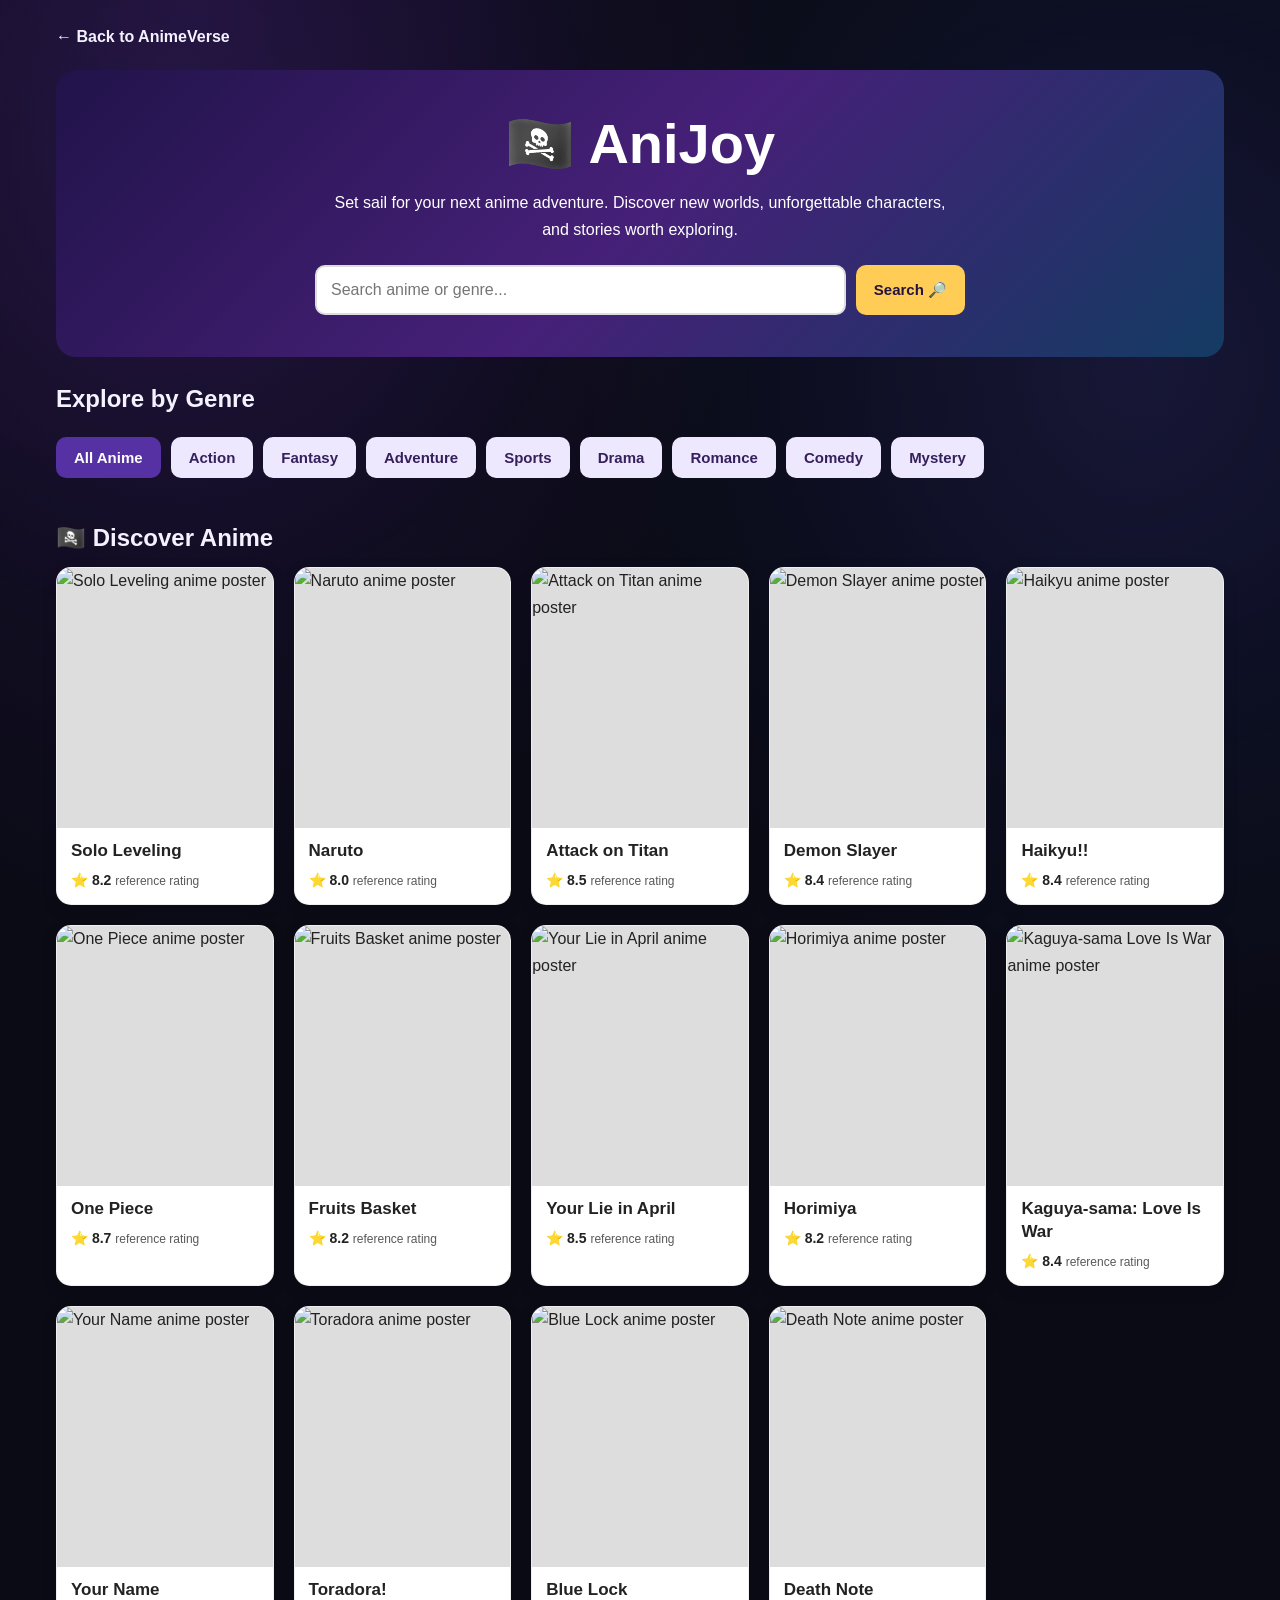
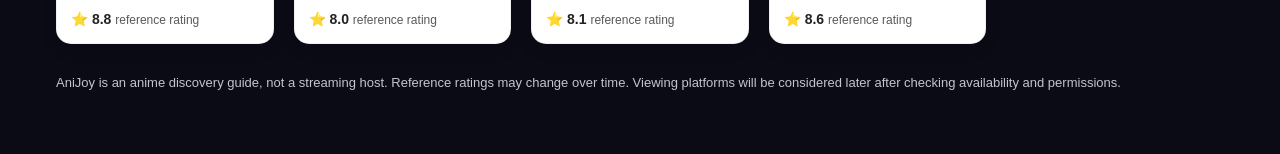
==== commit 552c7f48: "Update anijoy.html" ====
--- a/anijoy.html
+++ b/anijoy.html
@@ -72,16 +72,16 @@
       <h2 class="anijoy-heading">Explore by Genre</h2>
 
       <div class="anijoy-filters" id="anijoyFilters">
-        <button type="button" class="active" data-genre="all">All Anime</button>
-        <button type="button" data-genre="action">⚔️ Action</button>
-        <button type="button" data-genre="fantasy">✨ Fantasy</button>
-        <button type="button" data-genre="adventure">🌍 Adventure</button>
-        <button type="button" data-genre="sports">🏆 Sports</button>
-        <button type="button" data-genre="drama">💙 Drama</button>
-        <button type="button" data-genre="romance">💕 Romance</button>
-        <button type="button" data-genre="comedy">😂 Comedy</button>
-        <button type="button" data-genre="mystery">🕵️ Mystery</button>
-      </div>
+  <button type="button" class="active" data-genre="all">All Anime</button>
+  <button type="button" data-genre="action">Action</button>
+  <button type="button" data-genre="fantasy">Fantasy</button>
+  <button type="button" data-genre="adventure">Adventure</button>
+  <button type="button" data-genre="sports">Sports</button>
+  <button type="button" data-genre="drama">Drama</button>
+  <button type="button" data-genre="romance">Romance</button>
+  <button type="button" data-genre="comedy">Comedy</button>
+  <button type="button" data-genre="mystery">Mystery</button>
+</div>
     </section>
 
     <section id="discoverSection">
